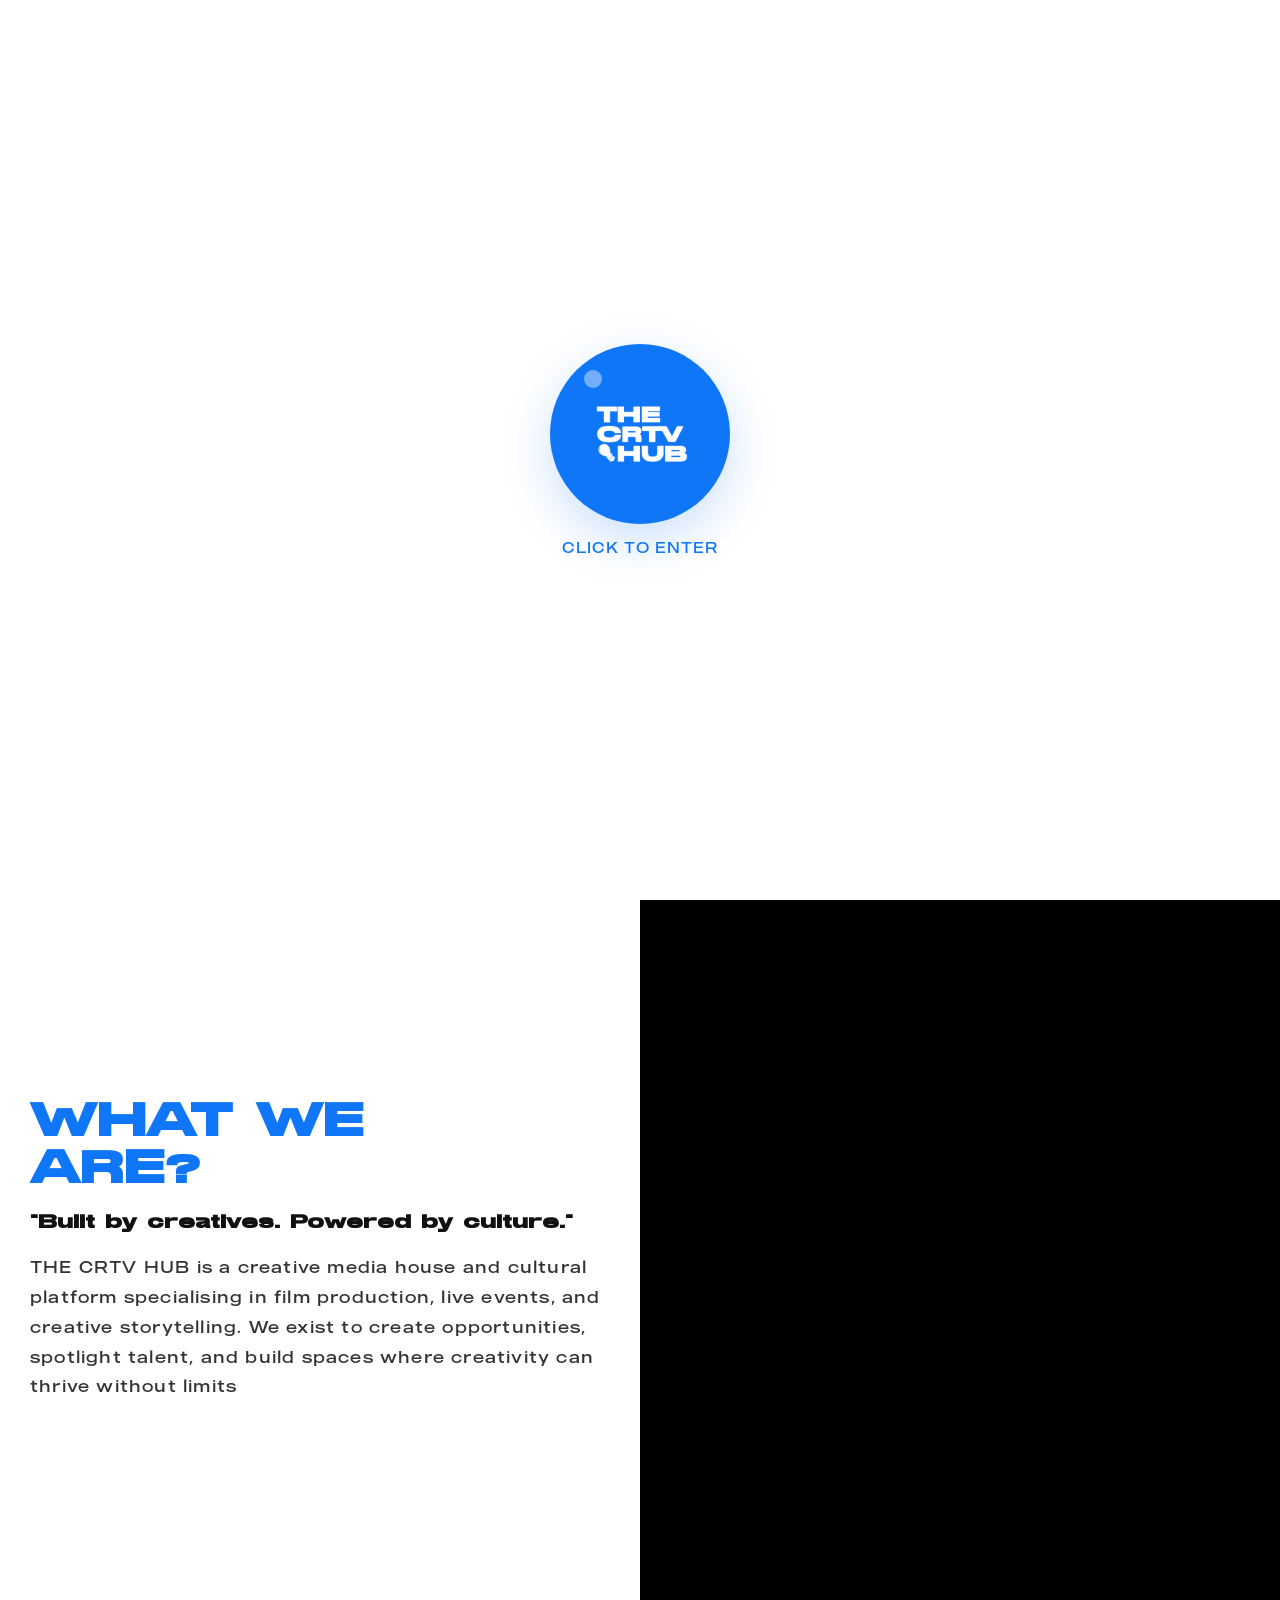
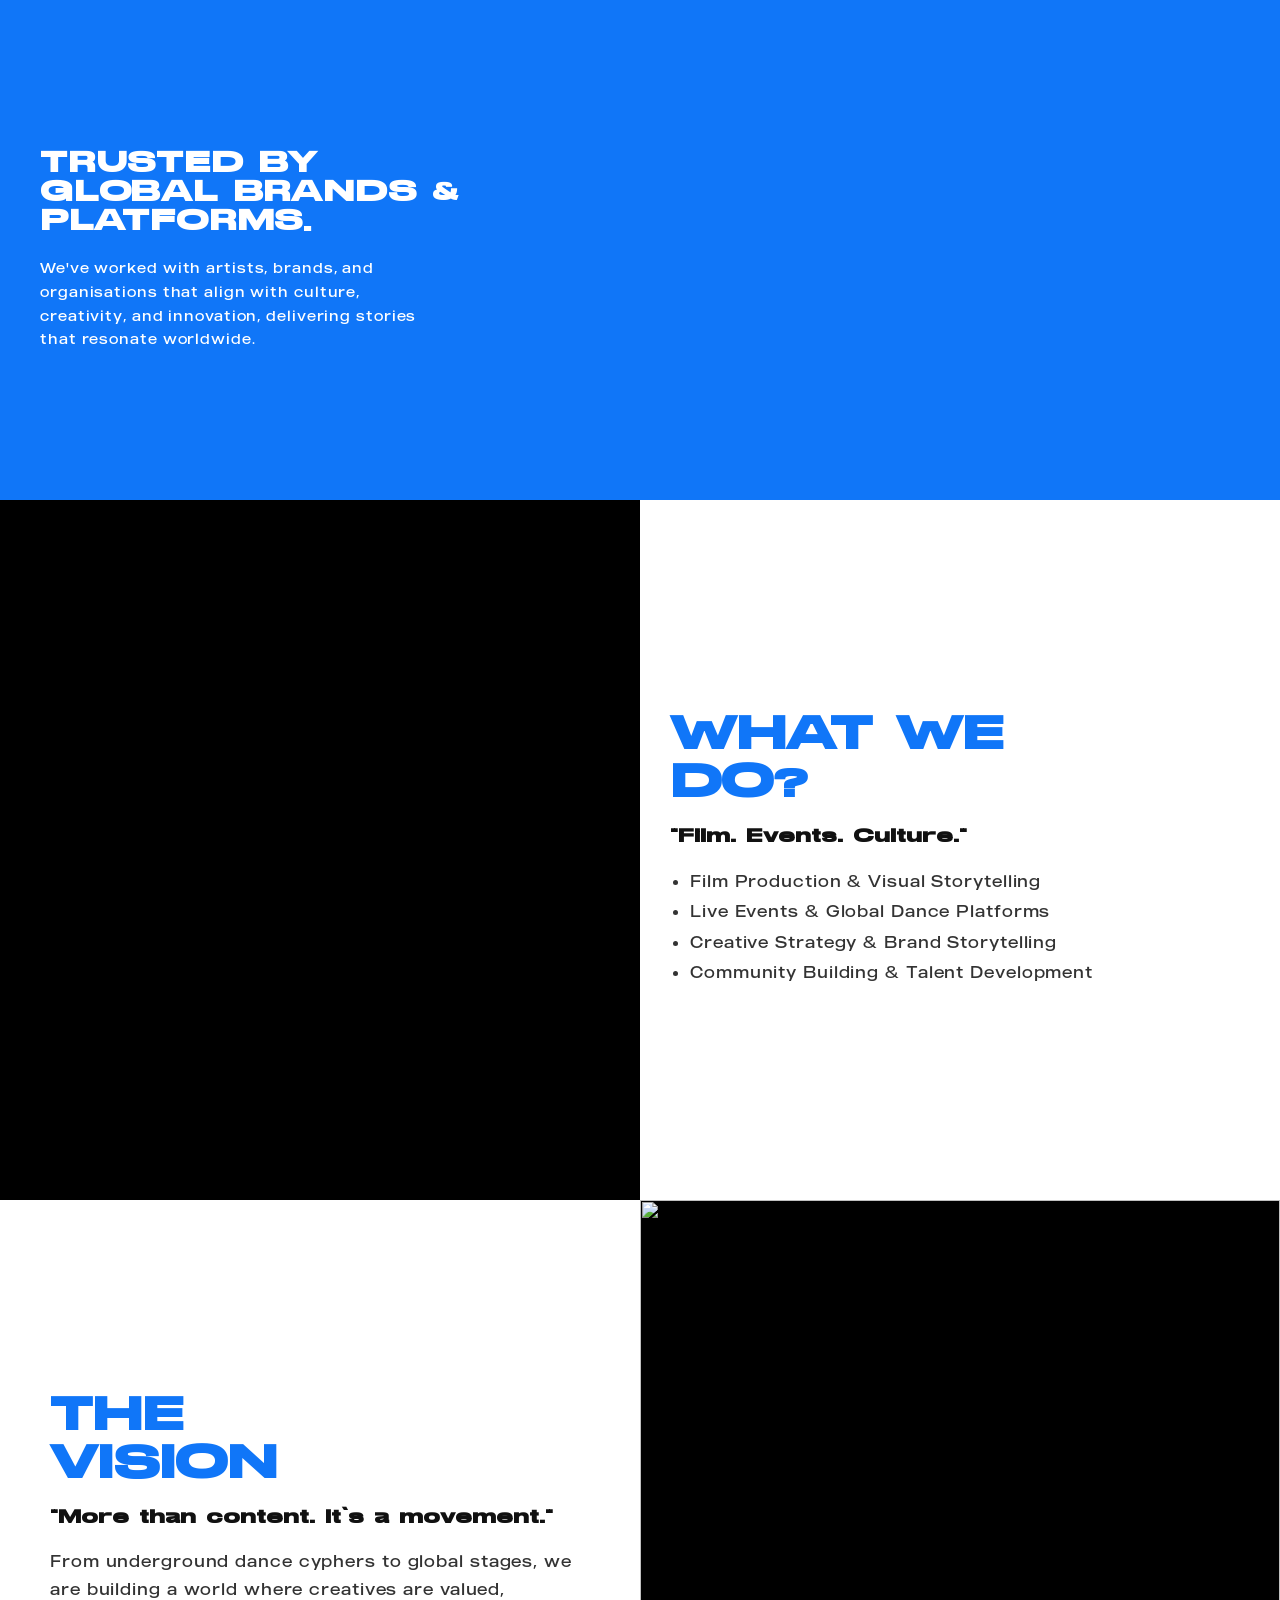
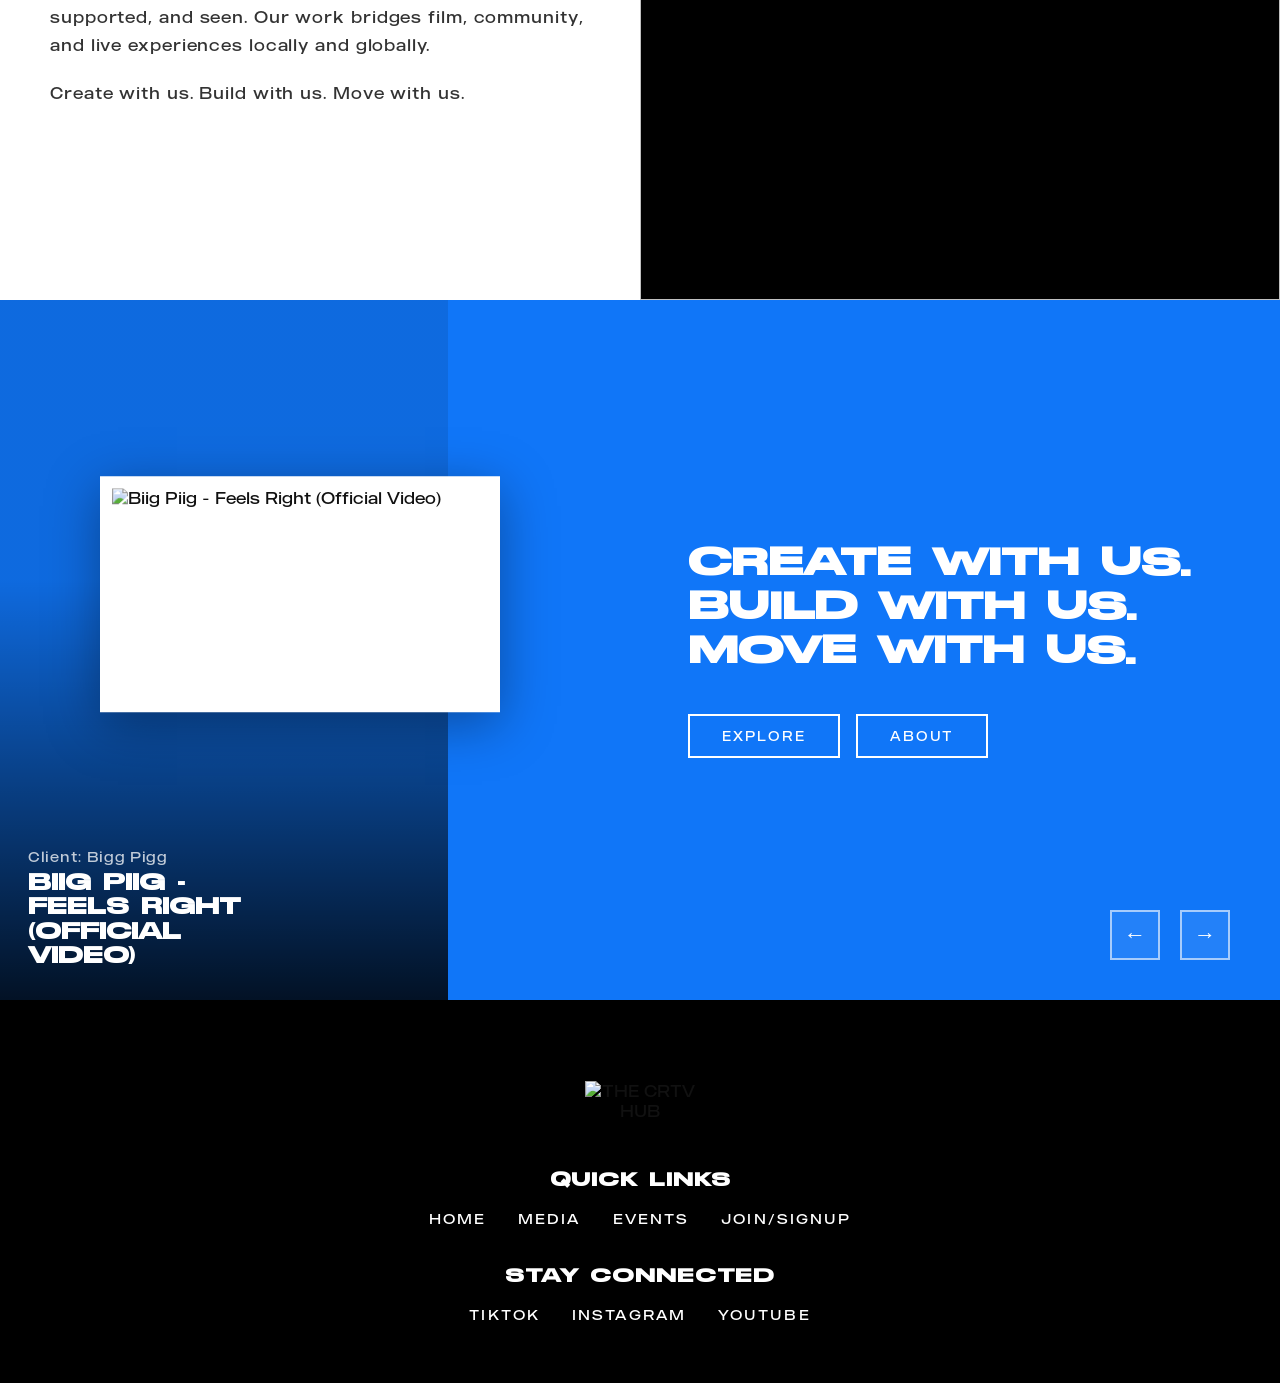
==== index.html @ 836818a5 "Footer logo centred + JOIN btn transparent to match WATCH NOW" ====
<!DOCTYPE html>
<html lang="en">
<head>
<meta charset="UTF-8"><meta name="viewport" content="width=device-width, initial-scale=1.0">
<title>THE CRTV HUB — Only rebels recreate the world</title>
<link rel="icon" href="assets/favicon.png" type="image/png">
<link rel="stylesheet" href="styles.css">
<style>

/* ── HERO SLIDER ── */
.hero-slider { position: relative; width: 100%; height: 100vh; overflow: hidden; background: #000; }
.slide {
  position: absolute; inset: 0; opacity: 0;
  transition: opacity 1s cubic-bezier(0.4,0,0.2,1);
  z-index: 0;
}
.slide.active { opacity: 1; z-index: 1; }

/* Video background */
.slide-video {
  position: absolute; inset: 0; width: 100%; height: 100%;
  object-fit: cover; z-index: 0;
  pointer-events: none;
}
/* Image fallback (for YouTube slides) */
.slide-img {
  position: absolute; inset: 0; width: 100%; height: 100%;
  object-fit: cover; z-index: 0;
}
.slide-overlay {
  position: absolute; inset: 0; z-index: 2;
  background: rgba(0,0,0,0.42);
  display: flex; flex-direction: column; justify-content: flex-end;
  padding: 0 60px 100px;
}
.slide-sub { font-family: var(--font); font-size: 10px; font-weight: 300; letter-spacing: 0.45em; text-transform: uppercase; color: rgba(255,255,255,0.65); margin-bottom: 14px; }
.slide-title { font-family: var(--font); font-size: clamp(28px,4vw,60px); font-weight: 300; letter-spacing: 0.03em; text-transform: uppercase; color: #fff; line-height: 1.05; max-width: 640px; margin-bottom: 30px; }
.slide-btn { display: inline-flex; align-items: center; gap: 12px; background: var(--blue); color: #fff; font-family: var(--font); font-size: 11px; font-weight: 300; letter-spacing: 0.25em; text-transform: uppercase; padding: 14px 28px; align-self: flex-start; transition: background 0.2s; }
.slide-btn:hover { background: #0560d4; }
.slide-btn svg { width: 13px; height: 13px; fill: #fff; }

/* Slider controls */
.slider-dots { position: absolute; bottom: 38px; right: 60px; z-index: 10; display: flex; gap: 8px; }
.dot { width: 8px; height: 8px; border-radius: 50%; background: rgba(255,255,255,0.35); cursor: pointer; transition: background 0.3s, transform 0.3s; border: none; }
.dot.active { background: #fff; transform: scale(1.3); }
.sl-arr { position: absolute; top: 50%; transform: translateY(-50%); z-index: 10; background: none !important; border: none !important; outline: none !important; box-shadow: none !important; color: #fff; font-size: 32px; font-weight: 300; cursor: pointer; padding: 10px; opacity: 0.85; transition: opacity 0.2s, transform 0.2s; line-height: 1; }
.sl-arr:hover { opacity: 1; transform: translateY(-50%) scale(1.15); }
.sl-arr.prev { left: 20px; } .sl-arr.next { right: 20px; }

/* ── SECTIONS ── */
.wwa { padding: 100px 60px; max-width: 1280px; margin: 0 auto; }
.wwa-grid { display: grid; grid-template-columns: 1fr 1fr; gap: 80px; align-items: center; }
.trusted { background: #0a0a0a; padding: 80px 0 0; }
.trusted-inner { max-width: 1200px; margin: 0 auto; padding: 0 60px 50px; }
.wwd { padding: 100px 60px; max-width: 1280px; margin: 0 auto; }
.wwd-grid { display: grid; grid-template-columns: 1fr 1fr; gap: 80px; align-items: start; }
.wwd-list li { font-family: var(--font); font-size: 15px; font-weight: 300; padding: 15px 0; border-bottom: 1px solid rgba(0,0,0,0.08); color: #555; }
.vision { background: var(--blue); padding: 90px 60px; }
.vision-inner { max-width: 1280px; margin: 0 auto; }
.vision-cta { display: inline-block; margin-top: 32px; font-family: var(--font); font-size: 11px; font-weight: 300; letter-spacing: 0.3em; text-transform: uppercase; color: #fff; border-bottom: 1px solid rgba(255,255,255,0.45); padding-bottom: 3px; }
.explore { padding: 100px 60px; background: #fff; }
.explore-inner { max-width: 1280px; margin: 0 auto; }
.explore-label { font-family: var(--font); font-size: 11px; font-weight: 300; letter-spacing: 0.3em; text-transform: uppercase; color: #aaa; margin-bottom: 40px; }
.projects-grid { display: grid; grid-template-columns: repeat(4,1fr); gap: 3px; }
.project-card { position: relative; aspect-ratio: 9/16; overflow: hidden; }
.project-card img { width: 100%; height: 100%; object-fit: cover; filter: brightness(0.65); transition: transform 0.6s, filter 0.4s; }
.project-card:hover img { transform: scale(1.06); filter: brightness(0.4); }
.project-info { position: absolute; inset: 0; display: flex; flex-direction: column; justify-content: flex-end; padding: 20px; background: linear-gradient(to top, rgba(0,0,0,0.88) 0%, transparent 55%); }
.project-client { font-family: var(--font); font-size: 9px; font-weight: 300; letter-spacing: 0.35em; text-transform: uppercase; color: var(--blue); margin-bottom: 6px; }
.project-title { font-family: var(--font); font-size: clamp(12px,1.3vw,16px); font-weight: 300; letter-spacing: 0.04em; text-transform: uppercase; color: #fff; line-height: 1.2; }
.project-watch { position: absolute; top: 16px; right: 16px; background: rgba(255,255,255,0.12); border: 1px solid rgba(255,255,255,0.28); color: #fff; font-family: var(--font); font-size: 9px; letter-spacing: 0.2em; text-transform: uppercase; padding: 7px 12px; opacity: 0; transform: translateY(-4px); transition: opacity 0.3s, transform 0.3s; }
.project-card:hover .project-watch { opacity: 1; transform: translateY(0); }

@media (max-width: 900px) {
  /* WWA 50/50 stacks on mobile */
  section[style*="min-height:700px"] { flex-direction: column !important; }
  section[style*="min-height:700px"] > div[style*="width:50%"] { width: 100% !important; }
  section[style*="min-height:700px"] > div[style*="width:50%"]:first-child { padding: 50px 24px !important; }
  section[style*="min-height:700px"] > div[style*="width:50%"]:last-child { min-height: 350px !important; }
  .wwa-grid, .wwd-grid { grid-template-columns: 1fr; gap: 40px; }
  .projects-grid { grid-template-columns: repeat(2,1fr); }
  .wwa, .wwd, .explore { padding: 60px 24px; }
  .trusted-inner { padding: 0 24px 40px; }
  .vision { padding: 60px 24px; }
  .slide-overlay { padding: 0 24px 80px; }
  .slider-dots { right: 24px; }
  .sl-arr { display: none; }
}
</style>
</head>
<body>
<!-- MOBILE SCROLL BAR -->
<div id="mobile-scroll-bar">
  <a href="index.html"><img src="https://pub-a9f22cf5804840608cb8ba43afc33a34.r2.dev/logo.png" alt="CRTV Hub"></a>
  <button id="scroll-bar-burger" aria-label="Menu">
    <span></span><span></span><span></span>
  </button>
</div>

<!-- PRELOADER -->
<div id="preloader">
  <div class="preloader-inner">
    <div id="preloader-circle" role="button" tabindex="0" aria-label="Enter">
      <img id="preloader-logo" src="assets/logo.png" alt="CRTV Hub">
    </div>
    <p id="preloader-instruction">Click to enter</p>
  </div>
</div>

<!-- NAV: logo LEFT, pill RIGHT -->
<div id="nav-outer">
  <div id="nav-logo">
    <a href="index.html"><img src="https://pub-a9f22cf5804840608cb8ba43afc33a34.r2.dev/logo.png" alt="THE CRTV HUB" style="width:90px;height:90px;object-fit:contain;"></a>
  </div>
  <div id="nav-pill">
    <a href="index.html" class="nav-link active">HOME</a>
    <a href="about.html" class="nav-link">ABOUT</a>
    <a href="events.html" class="nav-link">EVENTS</a>
    <a href="media.html" class="nav-link">MEDIA</a>
    <a href="join.html" class="nav-link">JOIN/SIGN UP</a>
  </div>
</div>
<button id="nav-burger" aria-label="Menu"><span></span><span></span><span></span></button>
<div id="mobile-nav">
  <button id="mob-close">✕</button>
  <a href="index.html">HOME</a><a href="about.html">ABOUT</a>
  <a href="events.html">EVENTS</a><a href="media.html">MEDIA</a>
  <a href="join.html">JOIN / SIGN UP</a>
</div>

<!-- HERO SLIDER — 8 slides, full-screen, exact axocreate layout -->
<section id="hero-slider">
<style>
/* Nav override: logo left, pill right */
#nav-outer {
  justify-content: space-between !important;
  padding: 20px 30px !important;
  align-items: center;
}
#nav-logo { display: flex; align-items: center; pointer-events: all; }
#nav-pill {
  /* Keep pill styling from styles.css */
  flex-shrink: 0;
}

/* Hero slider */
#hero-slider {
  position: relative; width: 100%; height: 100vh; overflow: hidden; background: #000;
}
.hs-slide {
  position: absolute; inset: 0; opacity: 0;
  transition: opacity 0.9s cubic-bezier(0.4,0,0.2,1);
  z-index: 0;
}
.hs-slide.hs-active { opacity: 1; z-index: 1; }
.hs-video {
  position: absolute; inset: 0; width: 100%; height: 100%;
  object-fit: cover; pointer-events: none;
}
.hs-img {
  position: absolute; inset: 0;
  background-size: cover; background-position: center;
}
.hs-overlay {
  position: absolute; inset: 0;
  background: linear-gradient(180deg, rgba(0,17,56,0) 22%, #000 100%);
}
.hs-content {
  position: absolute; bottom: 160px; left: 0; right: 0;
  display: flex; flex-direction: column; align-items: center;
  text-align: center; z-index: 2; padding: 0 40px;
}
.hs-title {
  font-family: 'StrechPro', sans-serif;
  font-size: clamp(22px, 3.2vw, 45px);
  font-weight: 600; text-transform: uppercase; color: #fff;
  line-height: 1.1; max-width: 70%; margin: 0 0 30px 0;
  text-shadow: 0 2px 20px rgba(0,0,0,0.5);
}
.hs-btns { display: flex; gap: 16px; flex-wrap: wrap; justify-content: center; }
.hs-btn {
  font-family: 'MadeOuter', sans-serif; font-size: 15px; font-weight: 500;
  color: #fff; border: 2px solid #fff; padding: 13px 28px;
  background: transparent; text-decoration: none; letter-spacing: 0.05em;
  text-transform: uppercase; transition: background 0.2s, color 0.2s;
  white-space: nowrap;
}
.hs-btn:hover { background: #1076F8; border-color: #1076F8; }
/* Side arrows */
.hs-arr {
  position: absolute; top: 50%; transform: translateY(-50%);
  z-index: 10; background: none; border: none; color: #fff;
  font-size: 42px; font-weight: 300; cursor: pointer;
  line-height: 1; padding: 10px 16px;
  opacity: 0.75; transition: opacity 0.2s;
  text-shadow: 0 2px 12px rgba(0,0,0,0.35);
}
.hs-arr:hover { opacity: 1; }
.hs-arr.prev { left: 10px; } .hs-arr.next { right: 10px; }

@media (max-width: 900px) {
  .hs-title { max-width: 90%; font-size: clamp(22px, 6vw, 44px); }
  .hs-content { bottom: 40px; padding: 0 20px; }
  .hs-btn { font-size: 12px; padding: 10px 18px; }
}
/* Homepage mobile: logo top-left, burger top-right, logo hides on scroll */
@media (max-width: 900px) {
  #nav-outer {
    display: flex !important;
    justify-content: space-between;
    align-items: center;
    padding: 14px 20px;
    background: transparent !important;
    position: fixed;
    top: 0; left: 0; right: 0;
    z-index: 10000;
    pointer-events: none;
    animation: none !important;
    transform: none !important;
    border-radius: 0 !important;
    box-shadow: none !important;
    width: auto !important;
  }
  #nav-outer > * { pointer-events: all; }
  #nav-outer.scrolled { background: transparent !important; border-radius: 0 !important; box-shadow: none !important; padding: 14px 20px !important; }
  #nav-outer.scrolled #nav-pill { display: none !important; }
  #nav-outer.scrolled #nav-logo { opacity: 0; pointer-events: none; }
  #nav-pill { display: none !important; }
  #nav-logo { display: flex !important; opacity: 1; transition: opacity 0.3s; }
  #nav-logo img { width: 60px; height: 60px; }
  #nav-burger { display: flex !important; position: fixed; top: 14px; right: 14px; z-index: 10001; flex-direction: column; gap: 5px; align-items: center; justify-content: center; width: 70px; height: 70px; border-radius: 50%; background: rgba(30,40,60,0.55); backdrop-filter: blur(16px); -webkit-backdrop-filter: blur(16px); border: 1px solid rgba(255,255,255,0.18); box-shadow: 0 4px 20px rgba(0,0,0,0.35); cursor: pointer; padding: 0; }
}
</style>

  <div class="hs-slide hs-active" data-index="0">
    <video class="hs-video" id="nike-vid" autoplay preload="auto" muted loop playsinline poster="https://pub-a9f22cf5804840608cb8ba43afc33a34.r2.dev/photo-01.jpg">
      <source src="https://pub-a9f22cf5804840608cb8ba43afc33a34.r2.dev/slide1-nike.mp4" type="video/mp4">
    </video>
    <div class="hs-overlay"></div>
    <div class="hs-content">
      <h2 class="hs-title">Lose Count - Stronger Than One</h2>
      <div class="hs-btns">
        <a href="join.html" class="hs-btn">JOIN "CREATING OUR MOTION"</a>
        <a href="https://www.youtube.com/watch?v=d18iNOeTkmk" target="_blank" class="hs-btn">WATCH NOW</a>
      </div>
    </div>
  </div>
  <div class="hs-slide" data-index="1">
    <video class="hs-video" muted loop playsinline preload="none" poster="https://pub-a9f22cf5804840608cb8ba43afc33a34.r2.dev/poster-slide2.png">
      <source src="https://pub-a9f22cf5804840608cb8ba43afc33a34.r2.dev/slide2-louis.mp4" type="video/mp4">
    </video>
    <div class="hs-overlay"></div>
    <div class="hs-content">
      <h2 class="hs-title">Get To Know Me - Louis Lasa Tarbuck</h2>
      <div class="hs-btns">
        <a href="join.html" class="hs-btn">JOIN "CREATING OUR MOTION"</a>
        <a href="https://www.youtube.com/watch?v=KV8XAK4Fn6A" target="_blank" class="hs-btn">WATCH NOW</a>
      </div>
    </div>
  </div>
  <div class="hs-slide" data-index="2">
    <video class="hs-video" preload="none" muted loop playsinline poster="https://pub-a9f22cf5804840608cb8ba43afc33a34.r2.dev/photo-26.jpg">
      <source src="https://pub-a9f22cf5804840608cb8ba43afc33a34.r2.dev/slide3-jbee.mp4" type="video/mp4">
    </video>
    <div class="hs-overlay"></div>
    <div class="hs-content">
      <h2 class="hs-title">JBEE - 24'S</h2>
      <div class="hs-btns">
        <a href="join.html" class="hs-btn">JOIN "CREATING OUR MOTION"</a>
        <a href="https://www.youtube.com/watch?v=5P87JlJQ8-M" target="_blank" class="hs-btn">WATCH NOW</a>
      </div>
    </div>
  </div>
  <div class="hs-slide" data-index="3">
    <video class="hs-video" muted loop playsinline preload="none" poster="https://pub-a9f22cf5804840608cb8ba43afc33a34.r2.dev/poster-slide4.png">
      <source src="https://pub-a9f22cf5804840608cb8ba43afc33a34.r2.dev/slide4-noku.mp4" type="video/mp4">
    </video>
    <div class="hs-overlay"></div>
    <div class="hs-content">
      <h2 class="hs-title">Get To Know Me - Nokuthulah H</h2>
      <div class="hs-btns">
        <a href="join.html" class="hs-btn">JOIN "CREATING OUR MOTION"</a>
        <a href="https://www.youtube.com/watch?v=xyVyj0M_llY" target="_blank" class="hs-btn">WATCH NOW</a>
      </div>
    </div>
  </div>
  <div class="hs-slide" data-index="4">
    <video class="hs-video" id="upsycle-vid" preload="none" muted loop playsinline poster="https://pub-a9f22cf5804840608cb8ba43afc33a34.r2.dev/poster-slide5.jpg">
      <source src="https://pub-a9f22cf5804840608cb8ba43afc33a34.r2.dev/slide5-upsycle.mp4" type="video/mp4">
    </video>
    <div class="hs-overlay"></div>
    <div class="hs-content">
      <h2 class="hs-title">UPSYCLE HYPEWEAR VOL 1 SHORT FILM</h2>
      <div class="hs-btns">
        <a href="join.html" class="hs-btn">JOIN "CREATING OUR MOTION"</a>
        <a href="https://www.youtube.com/watch?v=HST5VJs8qC4" target="_blank" class="hs-btn">WATCH NOW</a>
      </div>
    </div>
  </div>
  <div class="hs-slide" data-index="5">
    <video class="hs-video" muted loop playsinline preload="none" poster="https://pub-a9f22cf5804840608cb8ba43afc33a34.r2.dev/poster-slide6.png">
      <source src="https://pub-a9f22cf5804840608cb8ba43afc33a34.r2.dev/slide6-james.mp4" type="video/mp4">
    </video>
    <div class="hs-overlay"></div>
    <div class="hs-content">
      <h2 class="hs-title">Get To Know Me - James Olusegun</h2>
      <div class="hs-btns">
        <a href="join.html" class="hs-btn">JOIN "CREATING OUR MOTION"</a>
        <a href="https://www.youtube.com/watch?v=sPs63uGzWuI" target="_blank" class="hs-btn">WATCH NOW</a>
      </div>
    </div>
  </div>
  <div class="hs-slide" data-index="6">
    <video class="hs-video" preload="none" muted loop playsinline poster="https://pub-a9f22cf5804840608cb8ba43afc33a34.r2.dev/photo-25.jpg">
      <source src="https://pub-a9f22cf5804840608cb8ba43afc33a34.r2.dev/slide7-biigpiig.mp4" type="video/mp4">
    </video>
    <div class="hs-overlay"></div>
    <div class="hs-content">
      <h2 class="hs-title">Biig Piig - Feels Right (Official Video)</h2>
      <div class="hs-btns">
        <a href="join.html" class="hs-btn">JOIN "CREATING OUR MOTION"</a>
        <a href="https://www.youtube.com/watch?v=dqJ8oud7l2Q" target="_blank" class="hs-btn">WATCH NOW</a>
      </div>
    </div>
  </div>
  <div class="hs-slide" data-index="7">
    <video class="hs-video" preload="none" muted loop playsinline poster="https://pub-a9f22cf5804840608cb8ba43afc33a34.r2.dev/photo-12.jpg">
      <source src="https://pub-a9f22cf5804840608cb8ba43afc33a34.r2.dev/slide8-newgen.mp4" type="video/mp4">
    </video>
    <div class="hs-overlay"></div>
    <div class="hs-content">
      <h2 class="hs-title">NEW GEN ENTERTAINMENT - Dance Your Style Cypher</h2>
      <div class="hs-btns">
        <a href="join.html" class="hs-btn">JOIN "CREATING OUR MOTION"</a>
        <a href="https://www.youtube.com/watch?v=zy-ooB1l5QE&t=1s" target="_blank" class="hs-btn">WATCH NOW</a>
      </div>
    </div>
  </div>
  <button class="hs-arr prev" id="hs-prev">&#8249;</button>
  <button class="hs-arr next" id="hs-next">&#8250;</button>
</section>



<!-- WHAT WE ARE — 50/50 split, text left, video right, no animations -->
<section style="min-height:700px;display:flex;flex-direction:row;overflow:hidden;">

  <!-- LEFT: text, white background, 50% width -->
  <div style="width:50%;background:#fff;padding:80px 30px;display:flex;flex-direction:column;justify-content:center;gap:20px;">
    <h2 style="font-family:'StrechPro',sans-serif;font-size:45px;font-weight:600;text-transform:uppercase;color:#1076F8;line-height:1.05;max-width:383px;margin:0;">What we are?</h2>
    <p style="font-family:'StrechPro',sans-serif;font-size:18px;font-weight:600;color:#111;margin:0;">"Built by creatives. Powered by culture."</p>
    <p style="font-family:'MadeOuter',sans-serif;font-size:17px;font-weight:300;color:#333;line-height:1.75;letter-spacing:1.2px;max-width:574px;margin:0;">THE CRTV HUB is a creative media house and cultural platform specialising in film production, live events, and creative storytelling. We exist to create opportunities, spotlight talent, and build spaces where creativity can thrive without limits</p>
  </div>

  <!-- RIGHT: video background, 50% width -->
  <div style="width:50%;position:relative;min-height:500px;overflow:hidden;background:#000;">
    <video class="lazy-vid" muted loop playsinline preload="none" style="position:absolute;inset:0;width:100%;height:100%;object-fit:cover;object-position:center 28%;">
      <source src="https://pub-a9f22cf5804840608cb8ba43afc33a34.r2.dev/wwa-section.mp4" type="video/mp4">
    </video>
  </div>

</section>



<!-- TRUSTED BY — exact axocreate layout: blue bg, 50/50, left=text, right=2 scrolling logo rows -->
<section style="background:#1076F8;min-height:500px;display:flex;flex-direction:row;overflow:hidden;">

  <!-- LEFT 50%: heading + body -->
  <div style="width:50%;min-height:300px;display:flex;flex-direction:column;justify-content:center;padding:60px 40px;gap:20px;">
    <h2 style="font-family:'StrechPro',sans-serif;font-size:28px;font-weight:600;text-transform:uppercase;letter-spacing:0.8px;line-height:29px;color:#fff;margin:0;">TRUSTED BY<br>GLOBAL BRANDS &amp;<br>PLATFORMS.</h2>
    <p style="font-family:'MadeOuter',sans-serif;font-size:14px;font-weight:400;color:#fff;letter-spacing:0.9px;line-height:1.7;max-width:380px;margin:0;">We've worked with artists, brands, and organisations that align with culture, creativity, and innovation, delivering stories that resonate worldwide.</p>
  </div>

  <!-- RIGHT 50%: two rows of scrolling logos -->
  <div style="width:50%;display:flex;flex-direction:column;justify-content:center;gap:0;overflow:hidden;">

    <!-- Row 1 -->
    <div style="overflow:hidden;padding:16px 0;">
      <div class="trusted-logos-row" style="display:flex;gap:20px;animation:logosScroll 20s linear infinite;align-items:center;width:max-content;">
        <img src="https://pub-a9f22cf5804840608cb8ba43afc33a34.r2.dev/logos/5d48ba_d7fa765a31084d72994472a2aa5c79a9mv2-150x150.avif" alt="" loading="lazy">
      <img src="https://pub-a9f22cf5804840608cb8ba43afc33a34.r2.dev/logos/5d48ba_267fd969c6a74ad680ccca47664a7009mv2-150x150.avif" alt="" loading="lazy">
      <img src="https://pub-a9f22cf5804840608cb8ba43afc33a34.r2.dev/logos/5d48ba_90a5f53ecd9342f2bf92db032222ab24mv2-1-150x150.avif" alt="" loading="lazy">
      <img src="https://pub-a9f22cf5804840608cb8ba43afc33a34.r2.dev/logos/5d48ba_ee0062525aee4ea98658a28e4fc8940bmv2-150x150.avif" alt="" loading="lazy">
      <img src="https://pub-a9f22cf5804840608cb8ba43afc33a34.r2.dev/logos/5d48ba_830ffda1183247fd8623e12c6362572bmv2-150x150.avif" alt="" loading="lazy">
      <img src="https://pub-a9f22cf5804840608cb8ba43afc33a34.r2.dev/logos/5d48ba_a65b881173f5491e87f08708b5fd2ac2mv2-150x150.avif" alt="" loading="lazy">
      <img src="https://pub-a9f22cf5804840608cb8ba43afc33a34.r2.dev/logos/5d48ba_d7fa765a31084d72994472a2aa5c79a9mv2-150x150.avif" alt="" loading="lazy">
      <img src="https://pub-a9f22cf5804840608cb8ba43afc33a34.r2.dev/logos/5d48ba_267fd969c6a74ad680ccca47664a7009mv2-150x150.avif" alt="" loading="lazy">
      <img src="https://pub-a9f22cf5804840608cb8ba43afc33a34.r2.dev/logos/5d48ba_90a5f53ecd9342f2bf92db032222ab24mv2-1-150x150.avif" alt="" loading="lazy">
      <img src="https://pub-a9f22cf5804840608cb8ba43afc33a34.r2.dev/logos/5d48ba_ee0062525aee4ea98658a28e4fc8940bmv2-150x150.avif" alt="" loading="lazy">
      <img src="https://pub-a9f22cf5804840608cb8ba43afc33a34.r2.dev/logos/5d48ba_830ffda1183247fd8623e12c6362572bmv2-150x150.avif" alt="" loading="lazy">
      <img src="https://pub-a9f22cf5804840608cb8ba43afc33a34.r2.dev/logos/5d48ba_a65b881173f5491e87f08708b5fd2ac2mv2-150x150.avif" alt="" loading="lazy">
      </div>
    </div>

    <!-- Row 2 (reverse) -->
    <div style="overflow:hidden;padding:16px 0;">
      <div class="trusted-logos-row" style="display:flex;gap:20px;animation:logosScroll 20s linear infinite reverse;align-items:center;width:max-content;">
        <img src="https://pub-a9f22cf5804840608cb8ba43afc33a34.r2.dev/logos/5d48ba_e9e0ddb52d124ed4a1073b89d73a9e55mv2-150x150.avif" alt="" loading="lazy">
      <img src="https://pub-a9f22cf5804840608cb8ba43afc33a34.r2.dev/logos/5d48ba_325e2a8cf5e94a86b10b063b8ed58a0fmv2-150x150.avif" alt="" loading="lazy">
      <img src="https://pub-a9f22cf5804840608cb8ba43afc33a34.r2.dev/logos/5d48ba_cd80cbed20af471482b75ed8183b7b35mv2-150x150.avif" alt="" loading="lazy">
      <img src="https://pub-a9f22cf5804840608cb8ba43afc33a34.r2.dev/logos/5d48ba_cba7791dff504db3a1dd87e06d92819amv2-150x150.avif" alt="" loading="lazy">
      <img src="https://pub-a9f22cf5804840608cb8ba43afc33a34.r2.dev/logos/5d48ba_0832fec01d924faab3ab34ccbe28dacfmv2-150x150.avif" alt="" loading="lazy">
      <img src="https://pub-a9f22cf5804840608cb8ba43afc33a34.r2.dev/logos/5d48ba_630be51da24e44dbbf817f1d0c0dd43bmv2-150x150.avif" alt="" loading="lazy">
      <img src="https://pub-a9f22cf5804840608cb8ba43afc33a34.r2.dev/logos/5d48ba_e9e0ddb52d124ed4a1073b89d73a9e55mv2-150x150.avif" alt="" loading="lazy">
      <img src="https://pub-a9f22cf5804840608cb8ba43afc33a34.r2.dev/logos/5d48ba_325e2a8cf5e94a86b10b063b8ed58a0fmv2-150x150.avif" alt="" loading="lazy">
      <img src="https://pub-a9f22cf5804840608cb8ba43afc33a34.r2.dev/logos/5d48ba_cd80cbed20af471482b75ed8183b7b35mv2-150x150.avif" alt="" loading="lazy">
      <img src="https://pub-a9f22cf5804840608cb8ba43afc33a34.r2.dev/logos/5d48ba_cba7791dff504db3a1dd87e06d92819amv2-150x150.avif" alt="" loading="lazy">
      <img src="https://pub-a9f22cf5804840608cb8ba43afc33a34.r2.dev/logos/5d48ba_0832fec01d924faab3ab34ccbe28dacfmv2-150x150.avif" alt="" loading="lazy">
      <img src="https://pub-a9f22cf5804840608cb8ba43afc33a34.r2.dev/logos/5d48ba_630be51da24e44dbbf817f1d0c0dd43bmv2-150x150.avif" alt="" loading="lazy">
      </div>
    </div>

  </div>
</section>

<style>
.trusted-logos-row img {
  height: 80px;
  width: auto;
  object-fit: contain;
  flex-shrink: 0;
  display: block;
}
@keyframes logosScroll {
  0%   { transform: translateX(0); }
  100% { transform: translateX(-50%); }
}
@media (max-width: 900px) {
  section[style*="background:#1076F8"] { flex-direction: column !important; }
  section[style*="background:#1076F8"] > div[style*="width:50%"] { width: 100% !important; }
}
</style>



<!-- WHAT WE DO — video LEFT, text RIGHT, exact axocreate mirror of WWA -->
<section style="min-height:700px;display:flex;flex-direction:row;overflow:hidden;">

  <!-- LEFT 50%: video background -->
  <div style="width:50%;min-height:500px;position:relative;overflow:hidden;background:#000;order:-1;">
    <video class="lazy-vid" muted loop playsinline preload="none" poster="https://pub-a9f22cf5804840608cb8ba43afc33a34.r2.dev/poster-wwd.jpg"
      style="position:absolute;inset:0;width:100%;height:100%;object-fit:cover;object-position:center 25%;">
      <source src="https://pub-a9f22cf5804840608cb8ba43afc33a34.r2.dev/wwd-section.mp4" type="video/mp4">
    </video>
  </div>

  <!-- RIGHT 50%: text -->
  <div style="width:50%;background:#fff;padding:80px 30px;display:flex;flex-direction:column;justify-content:center;gap:20px;">
    <h2 style="font-family:'StrechPro',sans-serif;font-size:45px;font-weight:600;text-transform:uppercase;color:#1076F8;line-height:1.05;max-width:383px;margin:0;">WHAT WE DO?</h2>
    <p style="font-family:'StrechPro',sans-serif;font-size:18px;font-weight:600;color:#111;margin:0;">"Film. Events. Culture."</p>
    <ul style="font-family:'MadeOuter',sans-serif;font-size:16px;font-weight:400;letter-spacing:0.9px;color:#333;line-height:1.9;list-style:disc;padding-left:20px;margin:0;">
      <li>Film Production &amp; Visual Storytelling</li>
      <li>Live Events &amp; Global Dance Platforms</li>
      <li>Creative Strategy &amp; Brand Storytelling</li>
      <li>Community Building &amp; Talent Development</li>
    </ul>
  </div>

</section>



<!-- THE VISION — text LEFT (white bg), image RIGHT (dark), same 50/50 as others -->
<style>
.vision-section { min-height:700px; display:flex; flex-direction:row; overflow:hidden; }
.vision-text { width:50%; background:#fff; padding:50px; display:flex; flex-direction:column; justify-content:center; gap:20px; }
.vision-img { width:50%; min-height:500px; position:relative; overflow:hidden; background:#000; }
.vision-img img { position:absolute; inset:0; width:100%; height:100%; object-fit:cover; object-position:center right; }
@media (max-width:900px) {
  .vision-section { flex-direction:column; min-height:auto; }
  .vision-text { width:100%; padding:40px 24px; order:2; }
  .vision-img { width:100%; min-height:320px; order:1; }
}
</style>
<section class="vision-section">
  <div class="vision-text">
    <h2 style="font-family:'StrechPro',sans-serif;font-size:45px;font-weight:600;text-transform:uppercase;color:#1076F8;line-height:1.05;max-width:383px;margin:0;">THE<br>VISION</h2>
    <p style="font-family:'StrechPro',sans-serif;font-size:18px;font-weight:600;color:#111;margin:0;">"More than content. It's a movement."</p>
    <p style="font-family:'MadeOuter',sans-serif;font-size:16px;font-weight:400;letter-spacing:0.9px;color:#333;line-height:1.75;max-width:574px;margin:0;">From underground dance cyphers to global stages, we are building a world where creatives are valued, supported, and seen. Our work bridges film, community, and live experiences locally and globally.</p>
    <p style="font-family:'MadeOuter',sans-serif;font-size:16px;font-weight:400;letter-spacing:0.9px;color:#333;line-height:1.75;max-width:574px;margin:0;">Create with us. Build with us. Move with us.</p>
  </div>
  <div class="vision-img">
    <img src="https://pub-a9f22cf5804840608cb8ba43afc33a34.r2.dev/vision-img.jpg" alt="">
  </div>
</section>



<!-- EXPLORE SLIDER — exact axocreate layout -->
<section class="explore-section">
<style>
.explore-section {
  position: relative; height: 700px; overflow: hidden; background: #1076F8;
  display: flex;
}
/* Left 35%: slides */
.explore-slides-wrap {
  position: relative; width: 35%; height: 100%; flex-shrink: 0;
}
.explore-slide {
  position: absolute; inset: 0; opacity: 0; transition: opacity 0.7s ease;
  pointer-events: none;
}
.explore-slide.explore-active {
  opacity: 1; pointer-events: all; z-index: 1;
}
.explore-left {
  position: absolute; inset: 0; overflow: hidden;
}
.explore-vid {
  position: absolute; inset: 0; width: 100%; height: 100%;
  object-fit: cover;
}
.explore-overlay {
  position: absolute; inset: 0;
  background: linear-gradient(to top, rgba(0,0,0,0.85) 0%, rgba(0,0,0,0.1) 60%);
}
.explore-client-info {
  position: absolute; bottom: 32px; left: 28px; z-index: 2;
}
.explore-client {
  font-family: 'MadeOuter', sans-serif; font-size: 14px; font-weight: 400;
  color: rgba(255,255,255,0.75); letter-spacing: 0.05em; display: block; margin-bottom: 6px;
}
.explore-title {
  font-family: 'StrechPro', sans-serif; font-size: 22px; font-weight: 600;
  text-transform: uppercase; color: #fff; line-height: 1.1; margin: 0; max-width: 260px;
}
/* Floating thumbnail card */
.explore-thumb-card {
  position: absolute; left: 67%; top: 42%; transform: translate(-50%, -50%);
  z-index: 10; background: #fff; padding: 12px;
  box-shadow: 0 12px 50px rgba(0,0,0,0.35); pointer-events: none;
  width: 400px; opacity: 0; transition: opacity 0.7s ease;
}
.explore-slide.explore-active .explore-thumb-card {
  opacity: 1;
}
.explore-thumb-card img {
  width: 100%; display: block; aspect-ratio: 16/9; object-fit: cover;
}
/* Right 65%: blue content */
.explore-right {
  flex: 1; background: #1076F8; display: flex; flex-direction: column;
  justify-content: center; align-items: flex-start;
  padding: 60px 60px 60px 240px;
  position: relative;
}
.explore-create-text {
  font-family: 'StrechPro', sans-serif; font-size: clamp(28px, 3vw, 42px);
  font-weight: 600; text-transform: uppercase; color: #fff;
  line-height: 1.15; margin-bottom: 40px;
}
.explore-btns {
  display: flex; gap: 16px;
}
.explore-btn {
  font-family: 'MadeOuter', sans-serif; font-size: 13px; font-weight: 500;
  letter-spacing: 0.15em; text-transform: uppercase;
  color: #fff; border: 2px solid #fff; padding: 12px 32px;
  background: transparent; cursor: pointer; transition: background 0.2s, color 0.2s;
  text-decoration: none;
}
.explore-btn:hover { background: #fff; color: #1076F8; }
/* Navigation arrows */
.explore-arrows {
  position: absolute; bottom: 40px; right: 50px;
  display: flex; gap: 20px; z-index: 20;
}
.explore-arrow {
  width: 50px; height: 50px; background: rgba(255,255,255,0.08);
  border: 2px solid rgba(255,255,255,0.6); color: #fff;
  font-size: 22px; cursor: pointer; display: flex; align-items: center; justify-content: center;
  transition: border-color 0.2s, background 0.2s;
}
.explore-arrow:hover { border-color: #fff; background: rgba(255,255,255,0.18); }
@media (max-width: 900px) {
  .explore-section { height: auto; flex-direction: column; }
  .explore-slides-wrap { width: 100%; height: 350px; position: relative; }
  .explore-right { padding: 36px 24px 48px; }
  .explore-thumb-card { display: none; }
  .explore-create-text { font-size: 22px; line-height: 1.2; margin-bottom: 28px; }
  .explore-btns { display: flex; flex-direction: row; gap: 12px; flex-wrap: nowrap; }
  .explore-btn { flex: 1; text-align: center; padding: 14px 10px; font-size: 11px; }
  .explore-arrows { margin-top: 20px; }
  .explore-arrow { width: 44px; height: 44px; font-size: 20px; }
}
</style>

  <!-- Left slides container -->
  <div class="explore-slides-wrap" id="explore-slides">
    
  <div class="explore-slide explore-active" data-index="0">
    <!-- Left 35%: video bg -->
    <div class="explore-left">
      <video class="explore-vid" autoplay muted loop playsinline preload="auto" poster="https://img.youtube.com/vi/nsGbD-q9NIk/maxresdefault.jpg">
        <source src="https://pub-a9f22cf5804840608cb8ba43afc33a34.r2.dev/slide7-biigpiig.mp4" type="video/mp4">
      </video>
      <div class="explore-overlay"></div>
      <div class="explore-client-info">
        <span class="explore-client">Client: Bigg Pigg</span>
        <h3 class="explore-title">Biig Piig - Feels Right (Official Video)</h3>
      </div>
    </div>
    <!-- Floating thumbnail card (overlaps left/right boundary) -->
    <div class="explore-thumb-card">
      <img src="https://img.youtube.com/vi/nsGbD-q9NIk/maxresdefault.jpg" alt="Biig Piig - Feels Right (Official Video)">
    </div>
  </div>
  <div class="explore-slide" data-index="1">
    <!-- Left 35%: video bg -->
    <div class="explore-left">
      <video class="explore-vid" autoplay muted loop playsinline preload="none" poster="assets/jbee-thumb.png">
        <source src="https://pub-a9f22cf5804840608cb8ba43afc33a34.r2.dev/slide3-jbee.mp4" type="video/mp4">
      </video>
      <div class="explore-overlay"></div>
      <div class="explore-client-info">
        <span class="explore-client">Client: JBEE</span>
        <h3 class="explore-title">JBEE - 24'S</h3>
      </div>
    </div>
    <!-- Floating thumbnail card (overlaps left/right boundary) -->
    <div class="explore-thumb-card">
      <img src="assets/jbee-thumb.png" alt="JBEE - 24'S">
    </div>
  </div>
  <div class="explore-slide" data-index="2">
    <!-- Left 35%: video bg -->
    <div class="explore-left">
      <video class="explore-vid" autoplay muted loop playsinline preload="none" poster="https://img.youtube.com/vi/d18iNOeTkmk/maxresdefault.jpg">
        <source src="https://pub-a9f22cf5804840608cb8ba43afc33a34.r2.dev/slide1-nike.mp4" type="video/mp4">
      </video>
      <div class="explore-overlay"></div>
      <div class="explore-client-info">
        <span class="explore-client">Client: NIKE</span>
        <h3 class="explore-title">Lose Count - Stronger Than One</h3>
      </div>
    </div>
    <!-- Floating thumbnail card (overlaps left/right boundary) -->
    <div class="explore-thumb-card">
      <img src="https://img.youtube.com/vi/d18iNOeTkmk/maxresdefault.jpg" alt="Lose Count - Stronger Than One">
    </div>
  </div>
  <div class="explore-slide" data-index="3">
    <!-- Left 35%: video bg -->
    <div class="explore-left">
      <video class="explore-vid" autoplay muted loop playsinline preload="none" poster="https://img.youtube.com/vi/HST5VJs8qC4/hqdefault.jpg">
        <source src="https://pub-a9f22cf5804840608cb8ba43afc33a34.r2.dev/slide5-upsycle.mp4" type="video/mp4">
      </video>
      <div class="explore-overlay"></div>
      <div class="explore-client-info">
        <span class="explore-client">Client: Upsycle Hyperwear</span>
        <h3 class="explore-title">UPSYCLE HYPEWEAR VOL 1 SHORT FILM</h3>
      </div>
    </div>
    <!-- Floating thumbnail card (overlaps left/right boundary) -->
    <div class="explore-thumb-card">
      <img src="https://img.youtube.com/vi/HST5VJs8qC4/hqdefault.jpg" alt="UPSYCLE HYPEWEAR VOL 1 SHORT FILM">
    </div>
  </div>
  </div>

  <!-- Right: blue content -->
  <div class="explore-right">
    <p class="explore-create-text">CREATE WITH US.<br>BUILD WITH US.<br>MOVE WITH US.</p>
    <div class="explore-btns">
      <a href="media.html" class="explore-btn">EXPLORE</a>
      <a href="about.html" class="explore-btn">ABOUT</a>
    </div>
    <div class="explore-arrows">
      <button class="explore-arrow" id="exp-prev">&#8592;</button>
      <button class="explore-arrow" id="exp-next">&#8594;</button>
    </div>
  </div>

</section>

<script>
(function(){
  const slides = document.querySelectorAll('.explore-slide');
  const vids = document.querySelectorAll('.explore-vid');
  let cur = 0, total = slides.length;

  function goTo(n) {
    // Pause old
    if (vids[cur]) vids[cur].pause();
    slides[cur].classList.remove('explore-active');

    cur = (n + total) % total;
    slides[cur].classList.add('explore-active');

    // Play new
    const v = vids[cur];
    if (v) { v.currentTime = 0; v.play().catch(()=>{}); }
  }

  document.getElementById('exp-prev').addEventListener('click', () => goTo(cur - 1));
  document.getElementById('exp-next').addEventListener('click', () => goTo(cur + 1));
})();
</script>




<!-- FOOTER -->
<footer style="background:#000;padding:80px 40px 60px;text-align:center;">
  <img src="https://pub-a9f22cf5804840608cb8ba43afc33a34.r2.dev/logo.png" alt="THE CRTV HUB" style="width:110px;height:auto;margin-bottom:50px;display:block;margin-left:auto;margin-right:auto;">
  <div style="margin-bottom:40px;">
    <h5 class="footer-h" style="text-align:center;margin-bottom:20px;">QUICK LINKS</h5>
    <div style="display:flex;justify-content:center;gap:32px;flex-wrap:wrap;">
      <a href="index.html" style="font-family:var(--font);font-size:14px;font-weight:300;letter-spacing:0.15em;text-transform:uppercase;color:#fff;text-decoration:none;">HOME</a>
      <a href="media.html" style="font-family:var(--font);font-size:14px;font-weight:300;letter-spacing:0.15em;text-transform:uppercase;color:#fff;text-decoration:none;">MEDIA</a>
      <a href="events.html" style="font-family:var(--font);font-size:14px;font-weight:300;letter-spacing:0.15em;text-transform:uppercase;color:#fff;text-decoration:none;">EVENTS</a>
      <a href="join.html" style="font-family:var(--font);font-size:14px;font-weight:300;letter-spacing:0.15em;text-transform:uppercase;color:#fff;text-decoration:none;">JOIN/SIGNUP</a>
    </div>
  </div>
  <div>
    <h5 class="footer-h" style="text-align:center;margin-bottom:20px;">STAY CONNECTED</h5>
    <div style="display:flex;justify-content:center;gap:32px;flex-wrap:wrap;">
      <a href="http://tiktok.com/@thecreativehubagency" target="_blank" style="font-family:var(--font);font-size:14px;font-weight:300;letter-spacing:0.15em;text-transform:uppercase;color:#fff;text-decoration:none;">TIKTOK</a>
      <a href="https://www.instagram.com/thecrtvhubuk" target="_blank" style="font-family:var(--font);font-size:14px;font-weight:300;letter-spacing:0.15em;text-transform:uppercase;color:#fff;text-decoration:none;">INSTAGRAM</a>
      <a href="https://www.youtube.com/@thecrtvhub" target="_blank" style="font-family:var(--font);font-size:14px;font-weight:300;letter-spacing:0.15em;text-transform:uppercase;color:#fff;text-decoration:none;">YOUTUBE</a>
    </div>
  </div>
</footer>

<script>

/* NAV */
window.addEventListener('scroll',()=>{ document.getElementById('nav-outer').classList.toggle('scrolled',window.scrollY>60); });
document.getElementById('nav-burger').addEventListener('click',()=>{ document.getElementById('mobile-nav').classList.add('open'); document.body.classList.add('menu-open'); });
document.getElementById('mob-close').addEventListener('click',()=>{ document.getElementById('mobile-nav').classList.remove('open'); document.body.classList.remove('menu-open'); });

/* HERO SLIDER */
(function(){
  const slides = document.querySelectorAll('.hs-slide');
  let cur = 0, total = slides.length, timer;

  function getVid(slide){ return slide.querySelector('.hs-video'); }

  var slideStartTimes = {'nike-vid':19,'louis-vid':0,'upsycle-vid':0,'noku-vid':0,'james-vid':0,'biigpiig-vid':0,'newgen-vid':0};

  function loadAndPlay(slide){
    const v = getVid(slide);
    if(!v) return;
    var t = slideStartTimes[v.id] || 0;
    function seekAndPlay(){ v.currentTime = t; v.play().catch(()=>{}); }
    if(v.readyState >= 1){
      seekAndPlay();
    } else {
      v.preload = 'auto';
      v.load();
      v.addEventListener('loadedmetadata', seekAndPlay, {once:true});
    }
  }

  function goTo(n){
    const oldVid = getVid(slides[cur]);
    if(oldVid) oldVid.pause();
    slides[cur].classList.remove('hs-active');

    cur = (n + total) % total;
    slides[cur].classList.add('hs-active');
    loadAndPlay(slides[cur]);

    // Preload next slide in background
    const next = slides[(cur + 1) % total];
    const nextVid = getVid(next);
    if(nextVid && nextVid.preload === 'none'){
      nextVid.preload = 'metadata';
      nextVid.load();
    }

    clearInterval(timer);
    timer = setInterval(()=>goTo(cur+1), 11000);
  }

  // Play first slide immediately
  loadAndPlay(slides[0]);

  document.getElementById('hs-prev').addEventListener('click',()=>goTo(cur-1));
  document.getElementById('hs-next').addEventListener('click',()=>goTo(cur+1));
  timer = setInterval(()=>goTo(cur+1), 11000);
})();


/* PRELOADER — first visit only */
/* PRELOADER — first visit only per session */
(function(){
  if(sessionStorage.getItem('crtv_entered')){ const p=document.getElementById('preloader'); if(p)p.remove(); return; }
  const preloader=document.getElementById('preloader');
  const circle=document.getElementById('preloader-circle');
  if(!preloader||!circle) return;
  setTimeout(()=>preloader.classList.add('show-logo'),50);
  let done=false;
  function playClick(){
      try{
        const a=new Audio('https://pub-a9f22cf5804840608cb8ba43afc33a34.r2.dev/click-sound.mp3');
        a.volume=0.8; a.play();
      }catch(e){}
    }
  function exit(){
    if(done)return; done=true;
    playClick();
    sessionStorage.setItem('crtv_entered','1');
    circle.style.pointerEvents='none';
    preloader.classList.add('slide-exit');
    setTimeout(()=>{ preloader.classList.add('fade-out'); setTimeout(()=>preloader.remove(),400); },900);
  }
  circle.addEventListener('click',exit);
  circle.addEventListener('touchstart',function(e){e.preventDefault();exit();},{passive:false});
  circle.addEventListener('keydown',e=>{ if(e.key==='Enter'||e.key===' ')exit(); });
})();


/* NAV */
window.addEventListener('scroll',()=>{ document.getElementById('nav-outer').classList.toggle('scrolled',window.scrollY>60); });
document.getElementById('nav-burger').addEventListener('click',()=>{ document.getElementById('mobile-nav').classList.add('open'); document.body.classList.add('menu-open'); });
document.getElementById('mob-close').addEventListener('click',()=>{ document.getElementById('mobile-nav').classList.remove('open'); document.body.classList.remove('menu-open'); });


/* LAZY VIDEO LOADER — plays section videos only when visible */
(function(){
  const lazies = document.querySelectorAll('video.lazy-vid');
  if(!lazies.length) return;
  const obs = new IntersectionObserver((entries)=>{
    entries.forEach(e=>{
      if(e.isIntersecting){
        const v = e.target;
        if(v.readyState === 0){
          // Load and play
          v.preload = 'auto';
          v.load();
        }
        v.play().catch(()=>{});
        obs.unobserve(v);
      }
    });
  }, { threshold: 0.3 });
  lazies.forEach(v => obs.observe(v));
})();
/* LOGO CLICK — re-triggers preloader */
(function(){
  const logo = document.getElementById('nav-logo');
  if(!logo) return;
  logo.addEventListener('click', function(e){
    e.preventDefault();
    const existing = document.getElementById('preloader');
    if(existing) existing.remove();
    const p = document.createElement('div');
    p.id = 'preloader';
    p.innerHTML = '<div class="preloader-inner"><div id="preloader-circle" role="button" tabindex="0" aria-label="Enter"><img id="preloader-logo" src="assets/logo.png" alt="CRTV Hub"></div><p id="preloader-instruction">Click to enter</p></div>';
    document.body.appendChild(p);
    setTimeout(()=>p.classList.add('show-logo'),50);
    let done=false;
    const circle=p.querySelector('#preloader-circle');
    function playClick(){
      try{ const a=new Audio('https://pub-a9f22cf5804840608cb8ba43afc33a34.r2.dev/click-sound.mp3'); a.volume=0.8; a.play(); }catch(e){}
    }
    function exit(){
      if(done)return; done=true; playClick();
      circle.style.pointerEvents='none';
      p.classList.add('slide-exit');
      setTimeout(()=>{ p.classList.add('fade-out'); setTimeout(()=>p.remove(),400); },900);
    }
    circle.addEventListener('click',exit);
  circle.addEventListener('touchstart',function(e){e.preventDefault();exit();},{passive:false});
    circle.addEventListener('keydown',e=>{ if(e.key==='Enter'||e.key===' ')exit(); });
  });
})();





  /* Mobile scroll bar */
  (function(){
    var bar = document.getElementById('mobile-scroll-bar');
    var sbBurger = document.getElementById('scroll-bar-burger');
    if(!bar) return;
    window.addEventListener('scroll', function(){
      if(window.innerWidth <= 900){
        bar.classList.toggle('visible', window.scrollY > 80);
      document.body.classList.toggle('mob-scrolled', window.scrollY > 80);
      }
    });
    if(sbBurger){
      sbBurger.addEventListener('click', function(){
        document.getElementById('mobile-nav').classList.add('open');
      });
    }
  })();


</script>
</body>
</html>
---- styles.css ----
@font-face {
  font-family: 'StrechPro';
  src: url('assets/stretch-pro.ttf') format('truetype');
  font-weight: normal;
  font-style: normal;
  font-display: swap;
}

/* =============================================
   THE CRTV HUB — Shared Stylesheet
   Matching crtv.axocreate.com exactly
   ============================================= */

@font-face {
  font-family: 'MadeOuter';
  src: url('assets/MADE-Outer-Sans-Light-1.ttf') format('truetype');
  font-weight: 300;
  font-style: normal;
  font-display: swap;
}

*, *::before, *::after { box-sizing: border-box; margin: 0; padding: 0; }

:root {
  --blue: #1076F8;
  --navy: #001138;
  --black: #000;
  --white: #fff;
  --font: 'MadeOuter', sans-serif;
  --font-display: 'StrechPro', sans-serif;
  --nav-h: 90px;
}

html { scroll-behavior: smooth; }
body { font-family: var(--font); background: #fff; color: #111; overflow-x: hidden; }
a { color: inherit; text-decoration: none; }
img { max-width: 100%; display: block; }
ul { list-style: none; }

/* ─── PRELOADER ─── */
#preloader {
  position: fixed; inset: 0; width: 100%; height: 100%;
  background: #fff; display: flex; justify-content: center; align-items: center;
  z-index: 99999;
  transform: translateY(0); opacity: 1;
  transition: transform 1s cubic-bezier(0.4,0,0.2,1), opacity 0.4s ease;
}
.preloader-inner { display: flex; flex-direction: column; align-items: center; gap: 14px; text-align: center; padding: 24px; }
#preloader-circle {
  width: 180px; height: 180px; border-radius: 50%; background: var(--blue);
  display: grid; place-items: center; cursor: pointer; user-select: none;
  position: relative; outline: none;
  opacity: 0; transform: translateY(14px) scale(0.98);
  transition: opacity 0.75s cubic-bezier(0.4,0,0.2,1), transform 0.75s cubic-bezier(0.4,0,0.2,1);
  box-shadow: 0 16px 48px rgba(16,118,248,0.22);
}
#preloader.show-logo #preloader-circle { opacity: 1; transform: translateY(0) scale(1); animation: breathe 2.2s ease-in-out infinite; }
@keyframes breathe {
  0%,100% { transform: scale(1); box-shadow: 0 16px 48px rgba(16,118,248,0.22); }
  50% { transform: scale(1.03); box-shadow: 0 22px 62px rgba(16,118,248,0.32); }
}
#preloader-circle::before {
  content: ""; position: absolute; inset: -12px; border-radius: 999px;
  border: 2px solid rgba(16,118,248,0.18); opacity: 0; transform: scale(0.98);
  transition: opacity 0.25s ease, transform 0.25s ease; pointer-events: none;
}
#preloader-circle::after {
  content: ""; position: absolute; top: 26px; left: 34px;
  width: 18px; height: 18px; border-radius: 50%;
  background: rgba(255,255,255,0.55); opacity: 0.75; pointer-events: none;
}
#preloader-circle:hover, #preloader-circle:focus-visible { animation: none; transform: scale(1.04); box-shadow: 0 24px 70px rgba(16,118,248,0.38); }
#preloader-circle:hover::before, #preloader-circle:focus-visible::before { opacity: 1; transform: scale(1); }
#preloader-circle:active { transform: scale(0.99); }
#preloader-logo { width: 95px; height: auto; pointer-events: none; user-select: none; -webkit-user-drag: none; }
#preloader-instruction { font-family: var(--font); font-size: 15px; font-weight: 300; color: var(--blue); letter-spacing: 1px; text-transform: uppercase; margin: 0; }
#preloader.slide-exit { transform: translateY(-100%); }
#preloader.fade-out { opacity: 0; }

/* ─── NAV ─── */
/* Outer fixed wrapper */
#nav-outer {
  position: fixed; top: 0; left: 0; right: 0; z-index: 1000;
  display: flex; align-items: center;
  padding: 14px 20px;
  pointer-events: none;
  gap: 14px;
  transition: padding 0.4s ease;
}

/* Logo — always visible top-left, outside pill by default */
#nav-logo {
  pointer-events: all;
  opacity: 1;
  flex-shrink: 0;
  display: flex; align-items: center;
  transition: all 0.4s ease;
}

/* The pill — links only, floats right by default */
#nav-pill {
  pointer-events: all;
  display: flex; align-items: center; justify-content: center;
  gap: 36px;
  background: rgba(255,255,255,0.15);
  backdrop-filter: blur(16px) saturate(160%);
  -webkit-backdrop-filter: blur(16px) saturate(160%);
  border: 1px solid rgba(255,255,255,0.3);
  border-radius: 45px;
  box-shadow: 0 8px 32px rgba(0,0,0,0.15);
  padding: 0 36px;
  height: 60px;
  margin-left: auto;
  transition: all 0.45s cubic-bezier(0.4,0,0.2,1);
}

/* Scrolled — logo moves into pill on left, links on right, all inside one blue pill */
@keyframes navSlideDown {
  from { transform: translateY(-110%); opacity: 0; }
  to   { transform: translateY(0);     opacity: 1; }
}
#nav-outer.scrolled {
  padding: 10px 20px;
  animation: navSlideDown 0.45s cubic-bezier(0.4,0,0.2,1) forwards;
}
#nav-outer.scrolled #nav-logo {
  order: -1;
  margin-right: 0;
}
#nav-outer.scrolled #nav-pill {
  background: #1076F8;
  border-color: #1076F8;
  box-shadow: 0 4px 24px rgba(16,118,248,0.3);
  border-radius: 45px;
  padding: 0 30px 0 20px;
  height: 68px;
  backdrop-filter: none;
  -webkit-backdrop-filter: none;
  flex: 1;
  justify-content: flex-end;
  gap: 36px;
  margin-left: 0;
}
/* Logo sits inside the pill visually by overlapping */
#nav-outer.scrolled {
  background: #1076F8;
  border-radius: 45px;
  margin: 10px 20px;
  left: 0; right: 0;
  padding: 0 20px 0 20px;
  height: 68px;
  box-shadow: 0 4px 24px rgba(16,118,248,0.3);
}
#nav-outer.scrolled #nav-pill {
  background: transparent;
  border: none;
  box-shadow: none;
  flex: 1;
  justify-content: flex-end;
  gap: 36px;
  height: 68px;
  padding: 0;
  margin-left: 20px;
  border-radius: 0;
}
.nav-link {
  font-family: var(--font); font-size: 16px; font-weight: 400;
  letter-spacing: 0.05em; text-transform: uppercase; color: #fff;
  white-space: nowrap; transition: opacity 0.2s;
  position: relative;
}
.nav-link::after {
  content: ''; position: absolute; bottom: -6px; left: 0; right: 0;
  height: 2px; background: #fff; transform: scaleX(0);
  transition: transform 0.2s; transform-origin: center;
}
.nav-link:hover::after, .nav-link.active::after { transform: scaleX(1); }
.nav-link:hover { opacity: 0.8; }
.nav-link.active { opacity: 1; }
.nav-cta {
  background: var(--blue) !important; padding: 10px 20px !important;
  border-radius: 4px; font-size: 14px !important;
}
.nav-cta::after { display: none; }
.nav-cta:hover { opacity: 0.9 !important; }

/* Mobile burger - hidden on desktop */
#nav-burger {
  display: none; position: fixed; top: 20px; right: 20px; z-index: 10002;
  flex-direction: column; gap: 5px; cursor: pointer;
  background: none; border: none; padding: 8px;
  transition: opacity 0.2s;
}
#nav-burger span { display: block; width: 24px; height: 2.5px; background: #fff; border-radius: 2px; }
body.mob-scrolled #nav-burger { opacity: 0 !important; pointer-events: none !important; }

/* Mobile nav */
#mobile-nav {
  display: none; position: fixed; top: 0; left: 0; right: 0; bottom: 0;
  z-index: 9999; background: #1076F8;
  flex-direction: column; align-items: center; justify-content: center; gap: 0;
}
#mobile-nav.open { display: flex; }
#mobile-nav.open ~ #nav-burger,
body.menu-open #nav-burger { display: none !important; }
#mobile-nav a {
  font-family: var(--font); font-size: 20px; letter-spacing: 0.12em;
  text-transform: uppercase; color: #fff; text-decoration: none;
  width: 100%; text-align: center; padding: 26px 0;
  border-bottom: 1px solid rgba(255,255,255,0.1);
  background: #1076F8;
}
#mobile-nav a.active { background: #001138; }
#mobile-nav a:first-of-type { border-top: 1px solid rgba(255,255,255,0.1); }
#mob-close {
  position: absolute; top: 16px; right: 16px;
  background: rgba(100,100,100,0.7); border: none; color: #fff;
  font-size: 20px; cursor: pointer; width: 48px; height: 48px;
  border-radius: 50%; display: flex; align-items: center; justify-content: center;
  z-index: 10003;
}

/* ─── TICKER ─── */
.ticker-row { overflow: hidden; white-space: nowrap; background: #000; padding: 16px 0; border-top: 1px solid #1a1a1a; border-bottom: 1px solid #1a1a1a; }
.ticker-track { display: inline-block; animation: tickerL 22s linear infinite; }
.ticker-row.reverse .ticker-track { animation: tickerR 22s linear infinite; }
@keyframes tickerL { 0% { transform: translateX(0); } 100% { transform: translateX(-50%); } }
@keyframes tickerR { 0% { transform: translateX(-50%); } 100% { transform: translateX(0); } }
.ticker-item { display: inline-block; font-family: var(--font); font-size: 13px; font-weight: 300; letter-spacing: 0.25em; text-transform: uppercase; color: #fff; padding: 0 28px; }

/* ─── BRAND LOGOS CAROUSEL ─── */
.brands-carousel { overflow: hidden; padding: 40px 0; background: #0a0a0a; }
.brands-track { display: flex; gap: 60px; animation: brandsScroll 28s linear infinite; align-items: center; }
.brands-track.reverse { animation-direction: reverse; }
.brands-track img { height: 40px; width: auto; opacity: 0.6; filter: invert(1) brightness(2); flex-shrink: 0; transition: opacity 0.3s; }
.brands-track img:hover { opacity: 1; }
@keyframes brandsScroll { 0% { transform: translateX(0); } 100% { transform: translateX(-50%); } }

/* ─── SECTION TYPOGRAPHY ─── */
.eyebrow { display: block; font-family: var(--font); font-size: 11px; font-weight: 300; letter-spacing: 0.35em; text-transform: uppercase; color: var(--blue); margin-bottom: 16px; }
.h-xl { font-family: var(--font); font-size: clamp(42px, 6.5vw, 95px); font-weight: 300; letter-spacing: 0.02em; text-transform: uppercase; line-height: 1; }
.h-lg { font-family: var(--font); font-size: clamp(36px, 5vw, 72px); font-weight: 300; letter-spacing: 0.02em; text-transform: uppercase; line-height: 1; }
.h-md { font-family: var(--font); font-size: clamp(28px, 3.5vw, 52px); font-weight: 300; letter-spacing: 0.03em; text-transform: uppercase; line-height: 1.05; }
.italic-quote { font-family: var(--font); font-size: clamp(18px, 2.5vw, 28px); font-weight: 300; font-style: italic; color: #444; }
.body-text { font-family: var(--font); font-size: 15px; font-weight: 300; line-height: 1.85; color: #555; }

/* ─── MASONRY GALLERY ─── */
.masonry { column-count: 4; column-gap: 10px; }
.masonry-item { break-inside: avoid; margin-bottom: 10px; position: relative; overflow: hidden; cursor: pointer; }
.masonry-item img { width: 100%; display: block; filter: brightness(0.88); transition: transform 0.5s cubic-bezier(0.25,0.46,0.45,0.94), filter 0.4s; }
.masonry-item:hover img { transform: scale(1.04); filter: brightness(0.6); }
.masonry-overlay { position: absolute; inset: 0; display: flex; align-items: center; justify-content: center; opacity: 0; transition: opacity 0.3s; }
.masonry-item:hover .masonry-overlay { opacity: 1; }
.masonry-zoom { width: 36px; height: 36px; border-radius: 50%; background: rgba(255,255,255,0.2); border: 1px solid rgba(255,255,255,0.5); display: flex; align-items: center; justify-content: center; font-size: 16px; color: #fff; transform: scale(0.7); transition: transform 0.3s; }
.masonry-item:hover .masonry-zoom { transform: scale(1); }

/* ─── LIGHTBOX ─── */
#lightbox { position: fixed; inset: 0; z-index: 9999; background: rgba(0,0,0,0.96); backdrop-filter: blur(8px); display: none; align-items: center; justify-content: center; padding: 40px; }
#lightbox.open { display: flex; }
.lb-inner { position: relative; max-width: 1100px; width: 100%; animation: lbIn 0.3s ease; }
@keyframes lbIn { from { opacity:0; transform:scale(0.95); } to { opacity:1; transform:scale(1); } }
#lb-img { width: 100%; max-height: 84vh; object-fit: contain; }
#lb-close { position: absolute; top: -44px; right: 0; background: none; border: 1.5px solid rgba(255,255,255,0.3); color: #fff; width: 38px; height: 38px; font-size: 16px; cursor: pointer; display: flex; align-items: center; justify-content: center; transition: border-color 0.2s; }
#lb-close:hover { border-color: #fff; }
#lb-prev, #lb-next { position: absolute; top: 50%; transform: translateY(-50%); background: rgba(255,255,255,0.1); border: 1px solid rgba(255,255,255,0.2); color: #fff; width: 46px; height: 46px; font-size: 18px; cursor: pointer; display: flex; align-items: center; justify-content: center; transition: background 0.2s; }
#lb-prev:hover, #lb-next:hover { background: rgba(255,255,255,0.25); }
#lb-prev { left: -62px; } #lb-next { right: -62px; }
#lb-count { position: absolute; bottom: -30px; left: 50%; transform: translateX(-50%); font-size: 11px; letter-spacing: 0.2em; color: rgba(255,255,255,0.4); font-family: var(--font); }

/* ─── FOOTER ─── */
footer { background: #fff; border-top: 1px solid rgba(0,0,0,0.06); }
.footer-main { display: grid; grid-template-columns: 1fr 1fr 1fr; gap: 48px; max-width: 1200px; margin: 0 auto; padding: 60px 40px 50px; }
.footer-logo img { height: 50px; margin-bottom: 12px; }
.footer-col h5 { font-family: var(--font); font-size: 11px; font-weight: 300; letter-spacing: 0.3em; text-transform: uppercase; color: #333; margin-bottom: 18px; }
.footer-col a { display: block; font-family: var(--font); font-size: 13px; font-weight: 300; letter-spacing: 0.12em; text-transform: uppercase; color: #777; margin-bottom: 12px; transition: color 0.2s; }
.footer-col a:hover { color: var(--blue); }
.footer-bottom { border-top: 1px solid rgba(0,0,0,0.06); max-width: 1200px; margin: 0 auto; padding: 20px 40px; display: flex; justify-content: space-between; align-items: center; }
.footer-bottom span { font-family: var(--font); font-size: 11px; font-weight: 300; letter-spacing: 0.1em; color: #aaa; text-transform: uppercase; }

/* ─── RESPONSIVE ─── */
#mobile-scroll-bar { display: none; }
@media (max-width: 900px) {
  #nav-outer { display: none !important; }
  .explore-section { display: none !important; }
  #nav-logo { display: none !important; }
  #nav-burger {
    display: flex;
    position: fixed;
    top: 16px; right: 16px;
    z-index: 10000;
  }
  /* Scrolled mobile pill — blue bar with logo + burger */
  @keyframes slideDown {
    from { transform: translateY(-100px); opacity: 0; }
    to { transform: translateY(0); opacity: 1; }
  }
  #mobile-scroll-bar {
    display: none;
    position: fixed; top: 10px; left: 12px; right: 12px;
    z-index: 9998;
    background: #1076F8;
    border-radius: 20px;
    padding: 10px 20px;
    align-items: center;
    justify-content: space-between;
    box-shadow: 0 6px 24px rgba(16,118,248,0.45);
  }
  #mobile-scroll-bar.visible {
    display: flex;
    animation: slideDown 0.35s cubic-bezier(0.4,0,0.2,1) forwards;
  }
  #mobile-scroll-bar.visible ~ * #nav-burger,
  body.scrolled #nav-burger { opacity: 0; pointer-events: none; }
  #mobile-scroll-bar img { width: 52px; height: 52px; object-fit: contain; }
  #mobile-scroll-bar button {
    background: none; border: none; cursor: pointer;
    display: flex; flex-direction: column; gap: 5px; padding: 6px;
  }
  #mobile-scroll-bar button span { display: block; width: 22px; height: 2px; background: #fff; }
  .masonry { column-count: 2; }
  .footer-main { grid-template-columns: 1fr; gap: 32px; padding: 40px 24px; }
  .footer-bottom { padding: 16px 24px; flex-direction: column; gap: 8px; text-align: center; }
  #lb-prev, #lb-next { display: none; }
  #lightbox { padding: 16px; }
}
@media (max-width: 480px) {
  .masonry { column-count: 1; }
}

/* ─── SHARED PRELOADER SCRIPT UTILITY ─── */
/* sessionStorage key: crtv_preloader_seen */



/* ── FOOTER MOBILE ── */
.footer-grid {
  display: grid;
  grid-template-columns: 1fr auto 1fr;
  align-items: start;
  max-width: 1400px;
  margin: 0 auto;
  gap: 20px;
}
.footer-col-right { text-align: right; }
.footer-h {
  font-family: 'StrechPro', sans-serif;
  font-size: 18px; font-weight: 600;
  text-transform: uppercase; color: #fff;
  margin: 0 0 16px 0; letter-spacing: 0.05em;
}
.footer-links { display: flex; flex-direction: column; gap: 12px; }
.footer-links a {
  font-family: 'MadeOuter', sans-serif;
  font-size: 13px; color: #fff;
  text-decoration: none; letter-spacing: 0.1em;
  text-transform: uppercase;
}
.footer-links a:hover { color: #1076F8; }
.footer-logo-wrap { display: flex; justify-content: center; align-items: center; }

@media (max-width: 700px) {
  .footer-grid {
    grid-template-columns: 1fr 1fr;
    grid-template-rows: auto auto;
    gap: 32px 16px;
  }
  .footer-logo-wrap {
    grid-column: 1 / -1;
    order: -1;
    justify-content: center;
    padding-bottom: 16px;
    border-bottom: 1px solid rgba(255,255,255,0.1);
  }
  .footer-col-right { text-align: left; }
  .footer-h { font-size: 14px; }
  .footer-links a { font-size: 12px; }
}
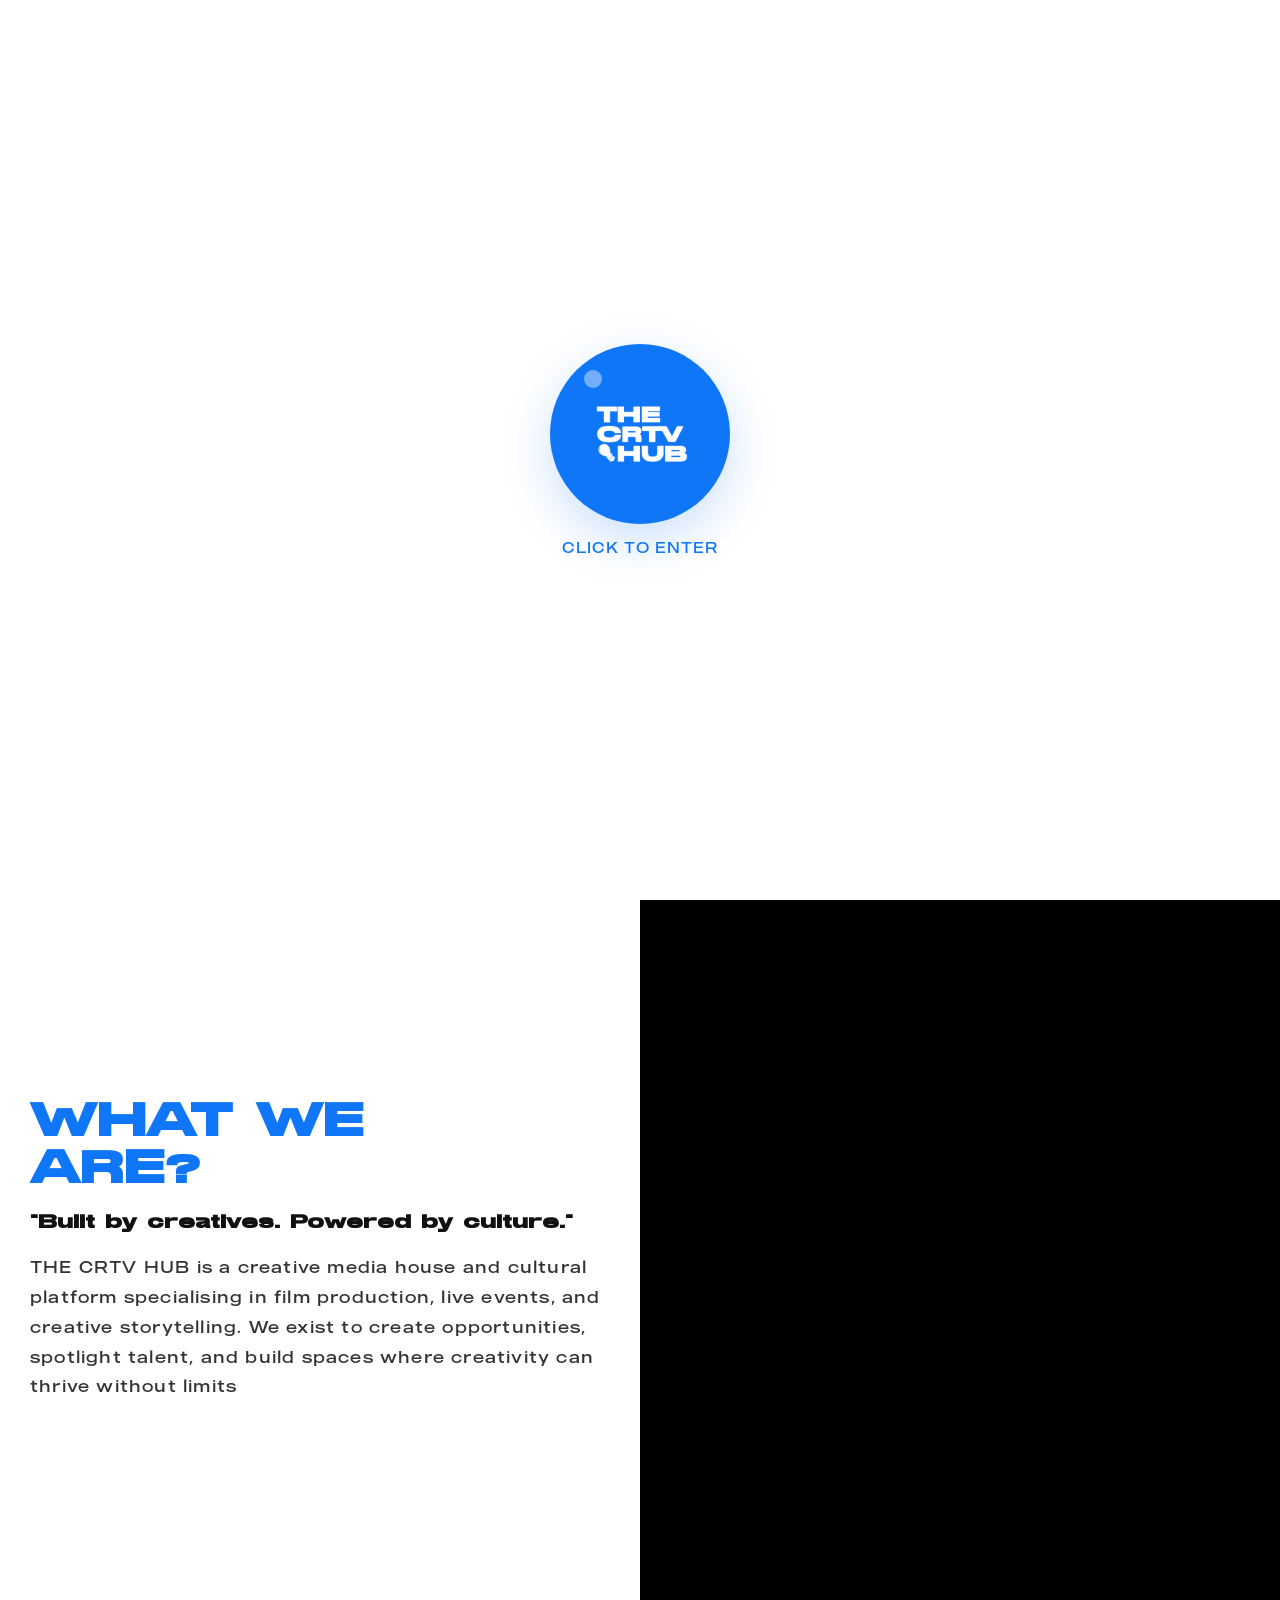
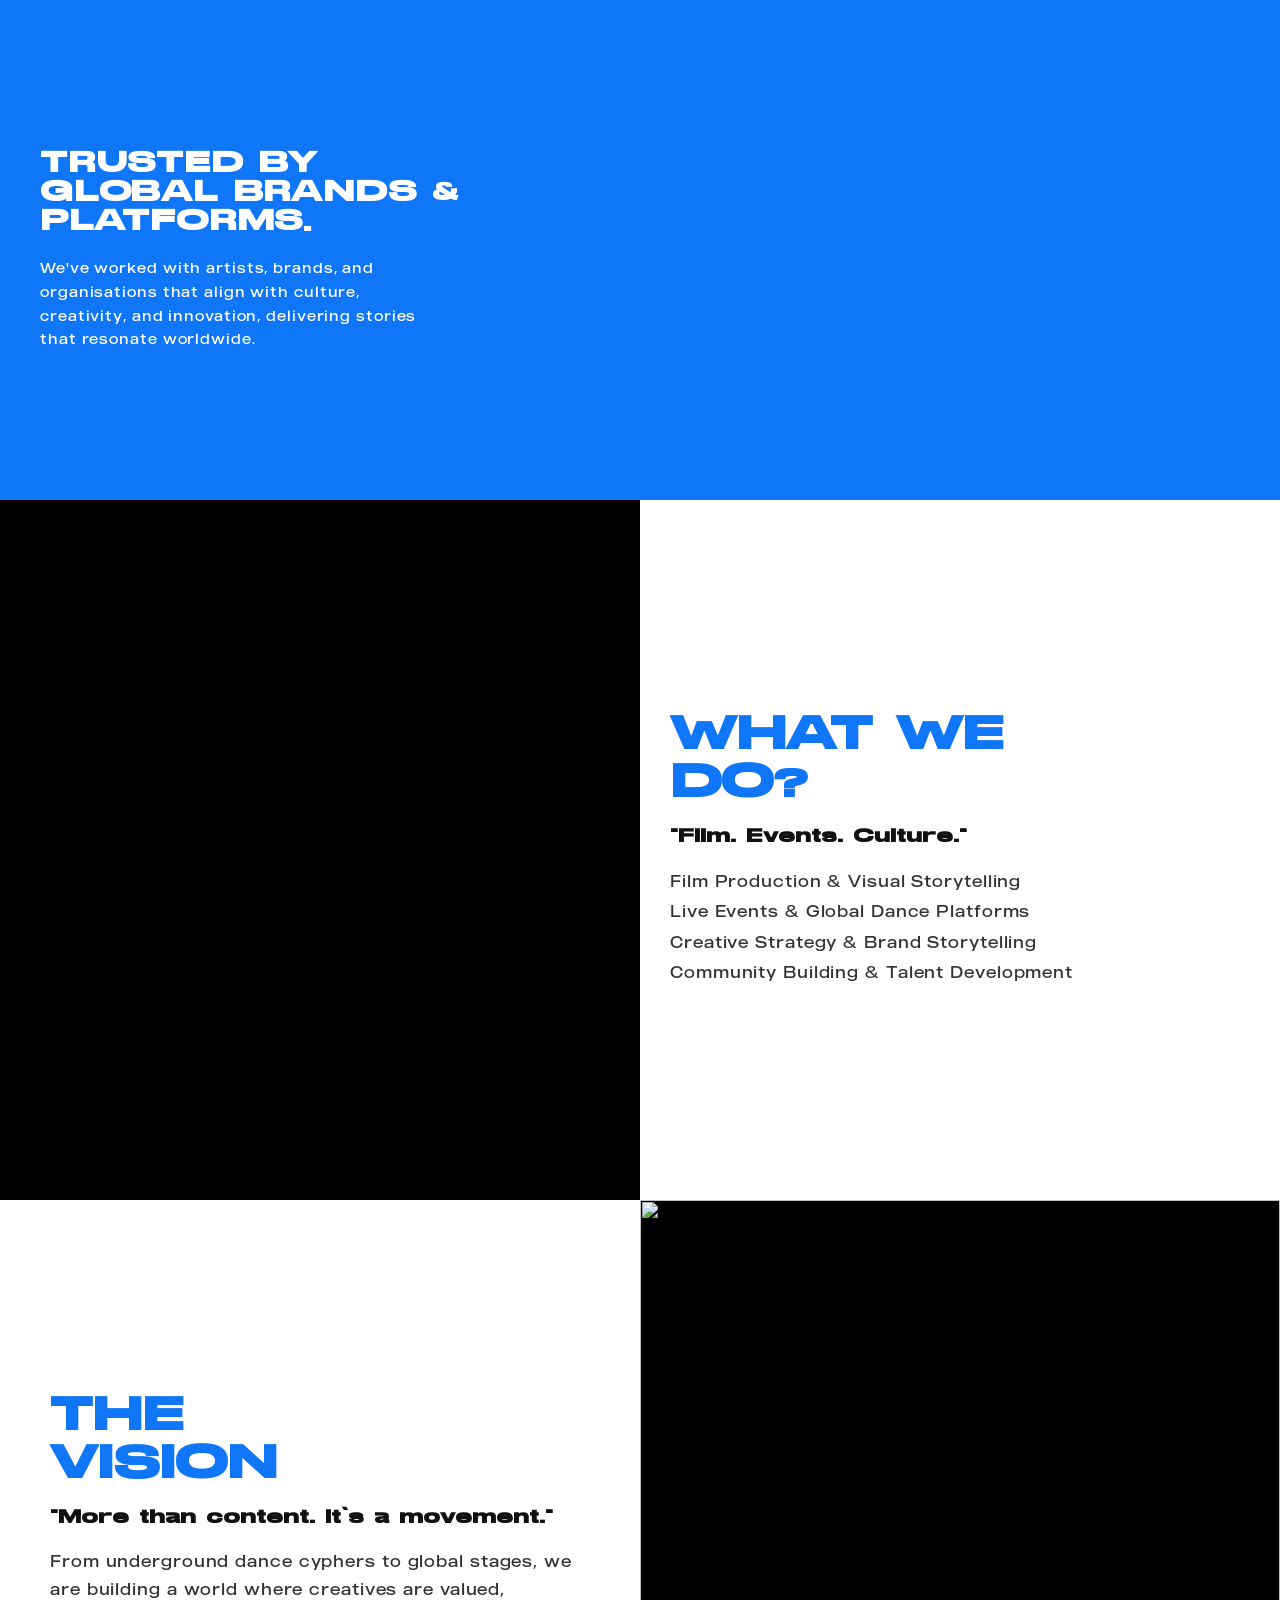
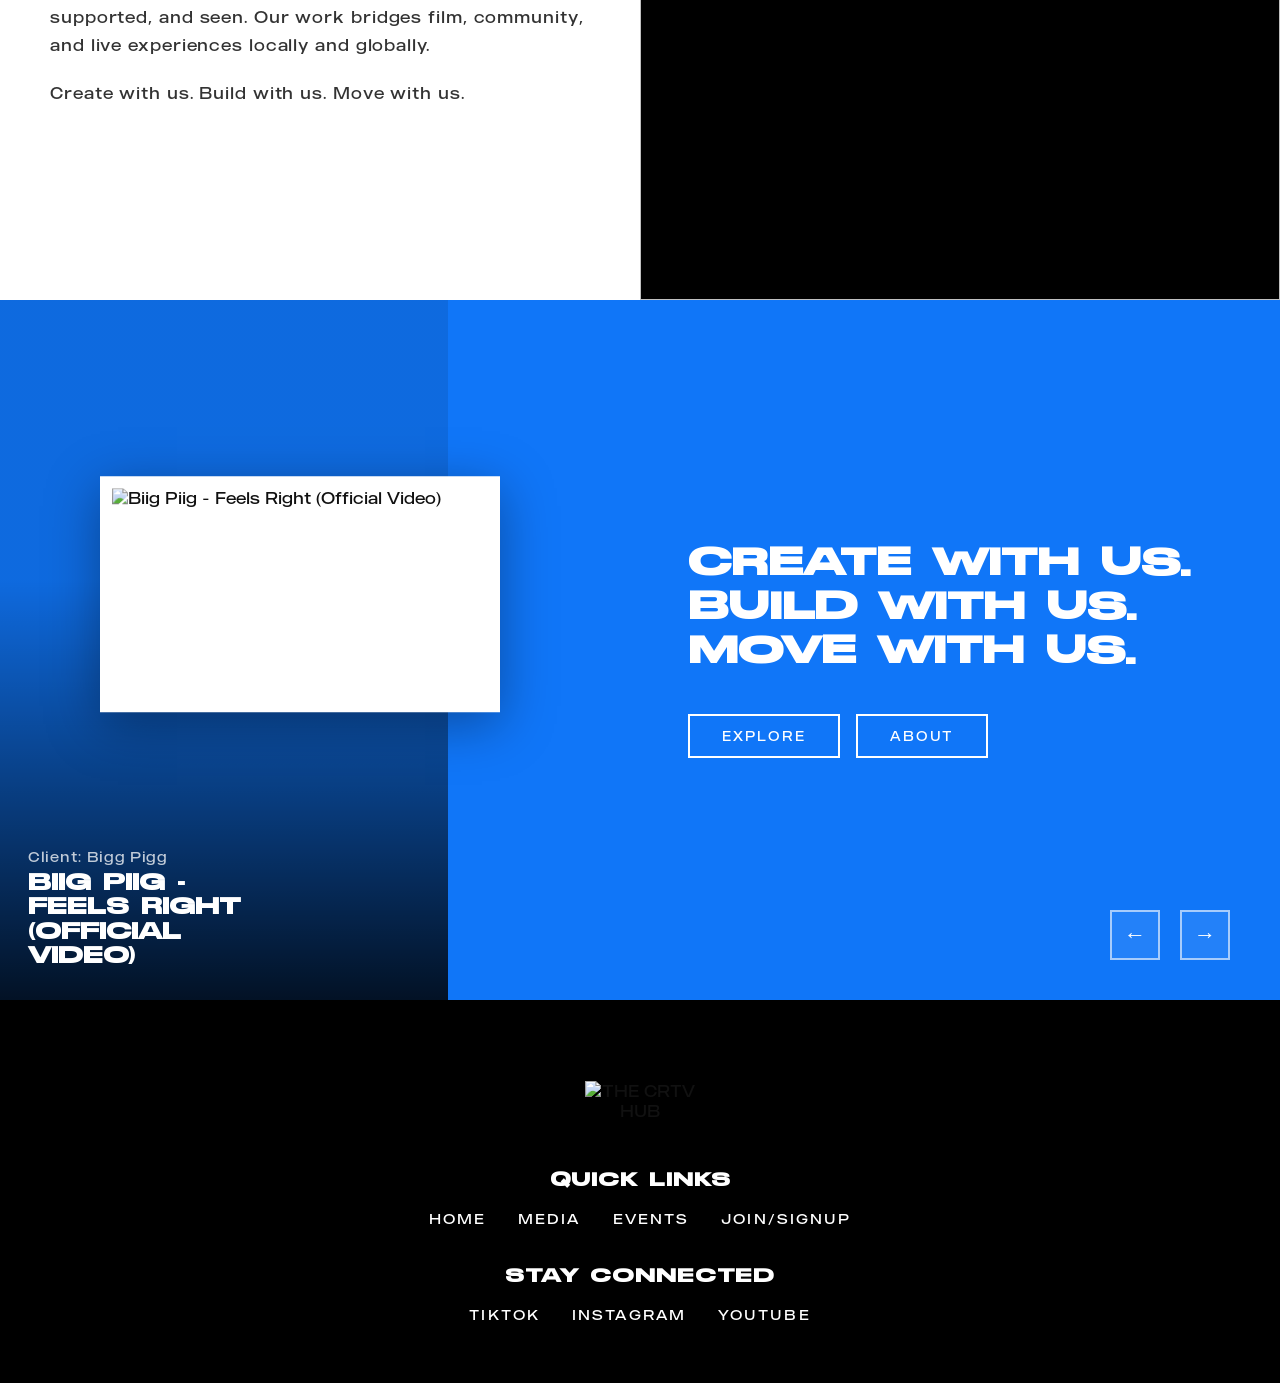
==== commit f44a9d5b: "Remove bullet points from What We Do section" ====
--- a/index.html
+++ b/index.html
@@ -199,9 +199,12 @@
 .hs-arr.prev { left: 10px; } .hs-arr.next { right: 10px; }
 
 @media (max-width: 900px) {
-  .hs-title { max-width: 90%; font-size: clamp(22px, 6vw, 44px); }
-  .hs-content { bottom: 40px; padding: 0 20px; }
-  .hs-btn { font-size: 12px; padding: 10px 18px; }
+  .hs-title { max-width: 100%; font-size: clamp(18px, 5vw, 28px); }
+  .hs-content { bottom: 160px; padding: 0 60px; }
+  .hs-btns { flex-direction: column; align-items: center; gap: 10px; width: 100%; }
+  .hs-btn { font-size: 12px; padding: 12px 20px; width: 100%; text-align: center; }
+  .hs-btn:first-child { background: transparent; border-color: #fff; font-size: 13px; padding: 15px 20px; }
+  .hs-btn:last-child { background: transparent; border-color: rgba(255,255,255,0.6); font-size: 11px; padding: 11px 20px; }
 }
 /* Homepage mobile: logo top-left, burger top-right, logo hides on scroll */
 @media (max-width: 900px) {
@@ -449,7 +452,7 @@
   <div style="width:50%;background:#fff;padding:80px 30px;display:flex;flex-direction:column;justify-content:center;gap:20px;">
     <h2 style="font-family:'StrechPro',sans-serif;font-size:45px;font-weight:600;text-transform:uppercase;color:#1076F8;line-height:1.05;max-width:383px;margin:0;">WHAT WE DO?</h2>
     <p style="font-family:'StrechPro',sans-serif;font-size:18px;font-weight:600;color:#111;margin:0;">"Film. Events. Culture."</p>
-    <ul style="font-family:'MadeOuter',sans-serif;font-size:16px;font-weight:400;letter-spacing:0.9px;color:#333;line-height:1.9;list-style:disc;padding-left:20px;margin:0;">
+    <ul style="font-family:'MadeOuter',sans-serif;font-size:16px;font-weight:400;letter-spacing:0.9px;color:#333;line-height:1.9;list-style:none;padding-left:0;margin:0;">
       <li>Film Production &amp; Visual Storytelling</li>
       <li>Live Events &amp; Global Dance Platforms</li>
       <li>Creative Strategy &amp; Brand Storytelling</li>
@@ -739,7 +742,7 @@
 
   function getVid(slide){ return slide.querySelector('.hs-video'); }
 
-  var slideStartTimes = {'nike-vid':19,'louis-vid':0,'upsycle-vid':0,'noku-vid':0,'james-vid':0,'biigpiig-vid':0,'newgen-vid':0};
+  var slideStartTimes = {'nike-vid':19,'louis-vid':0,'upsycle-vid':0,'noku-vid':0,'james-vid':0,'biigpiig-vid':0,'newgen-vid':0,'jbee-vid':0};
 
   function loadAndPlay(slide){
     const v = getVid(slide);
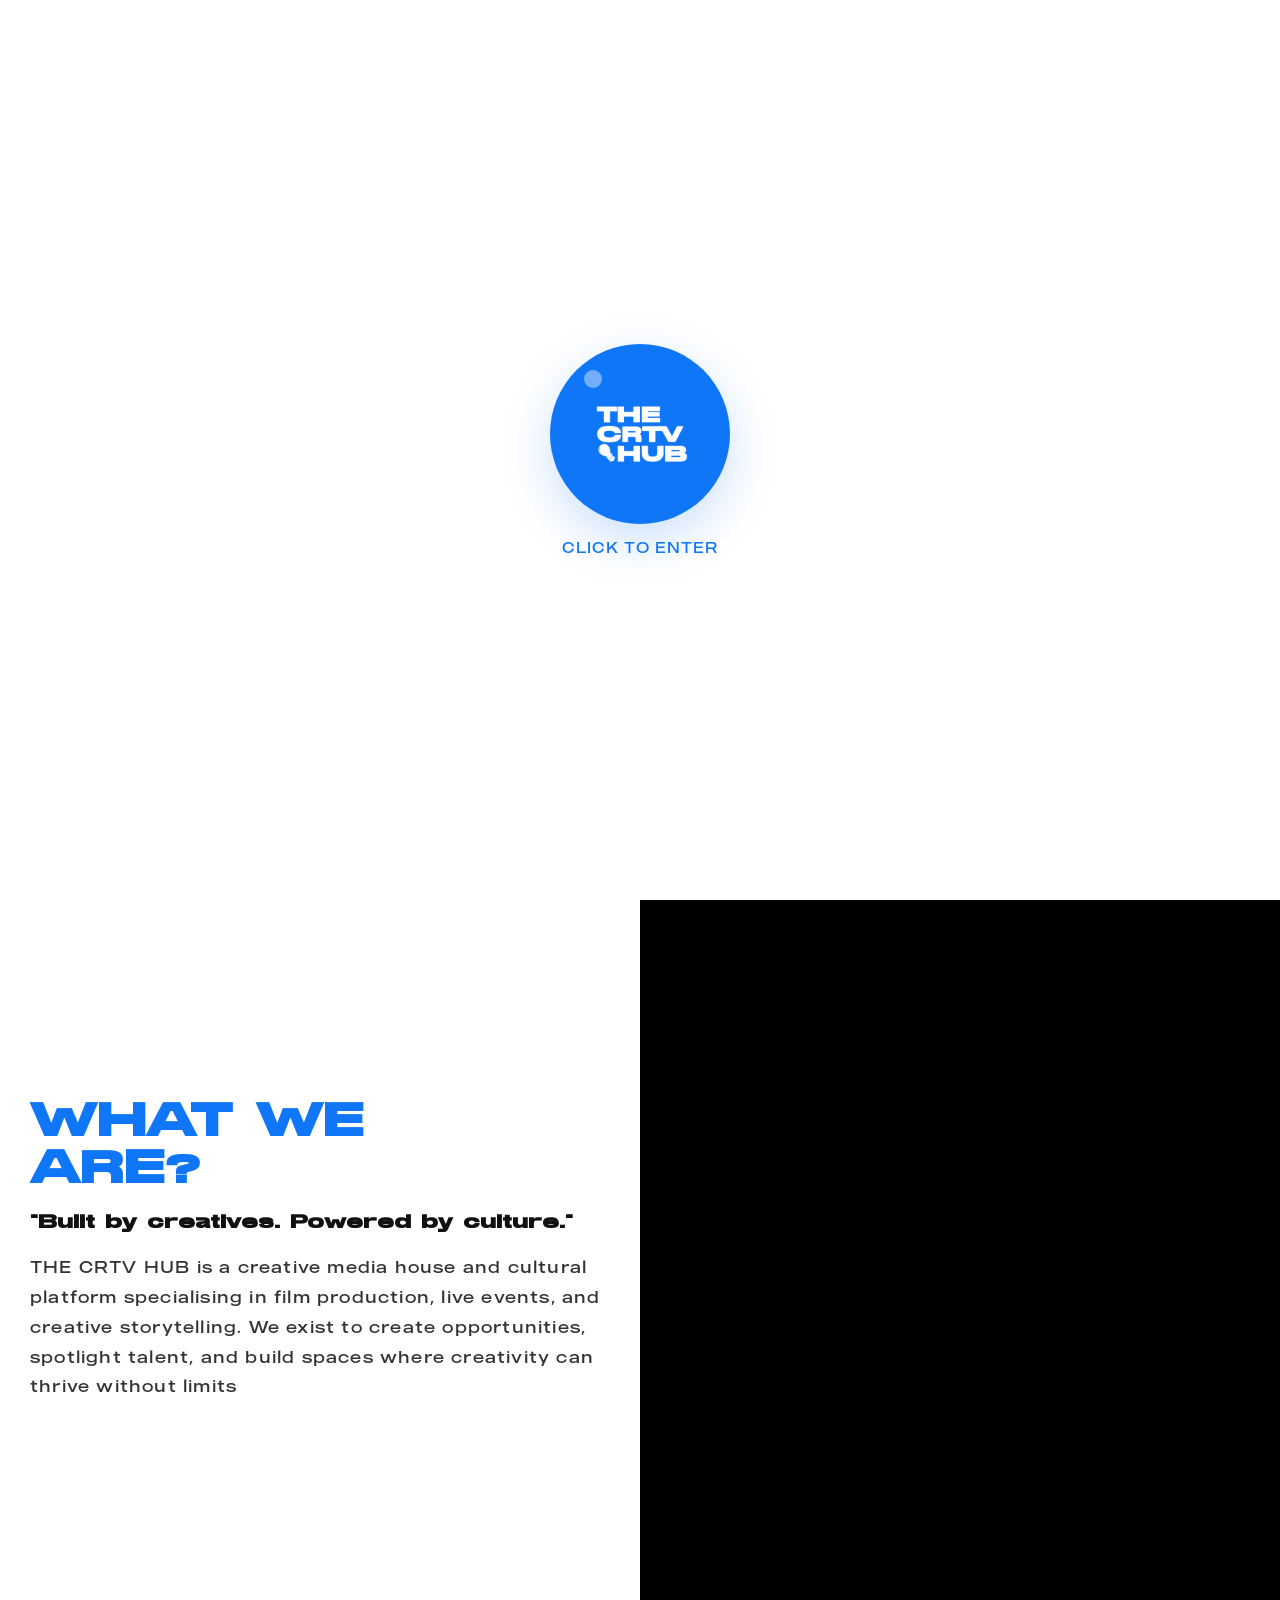
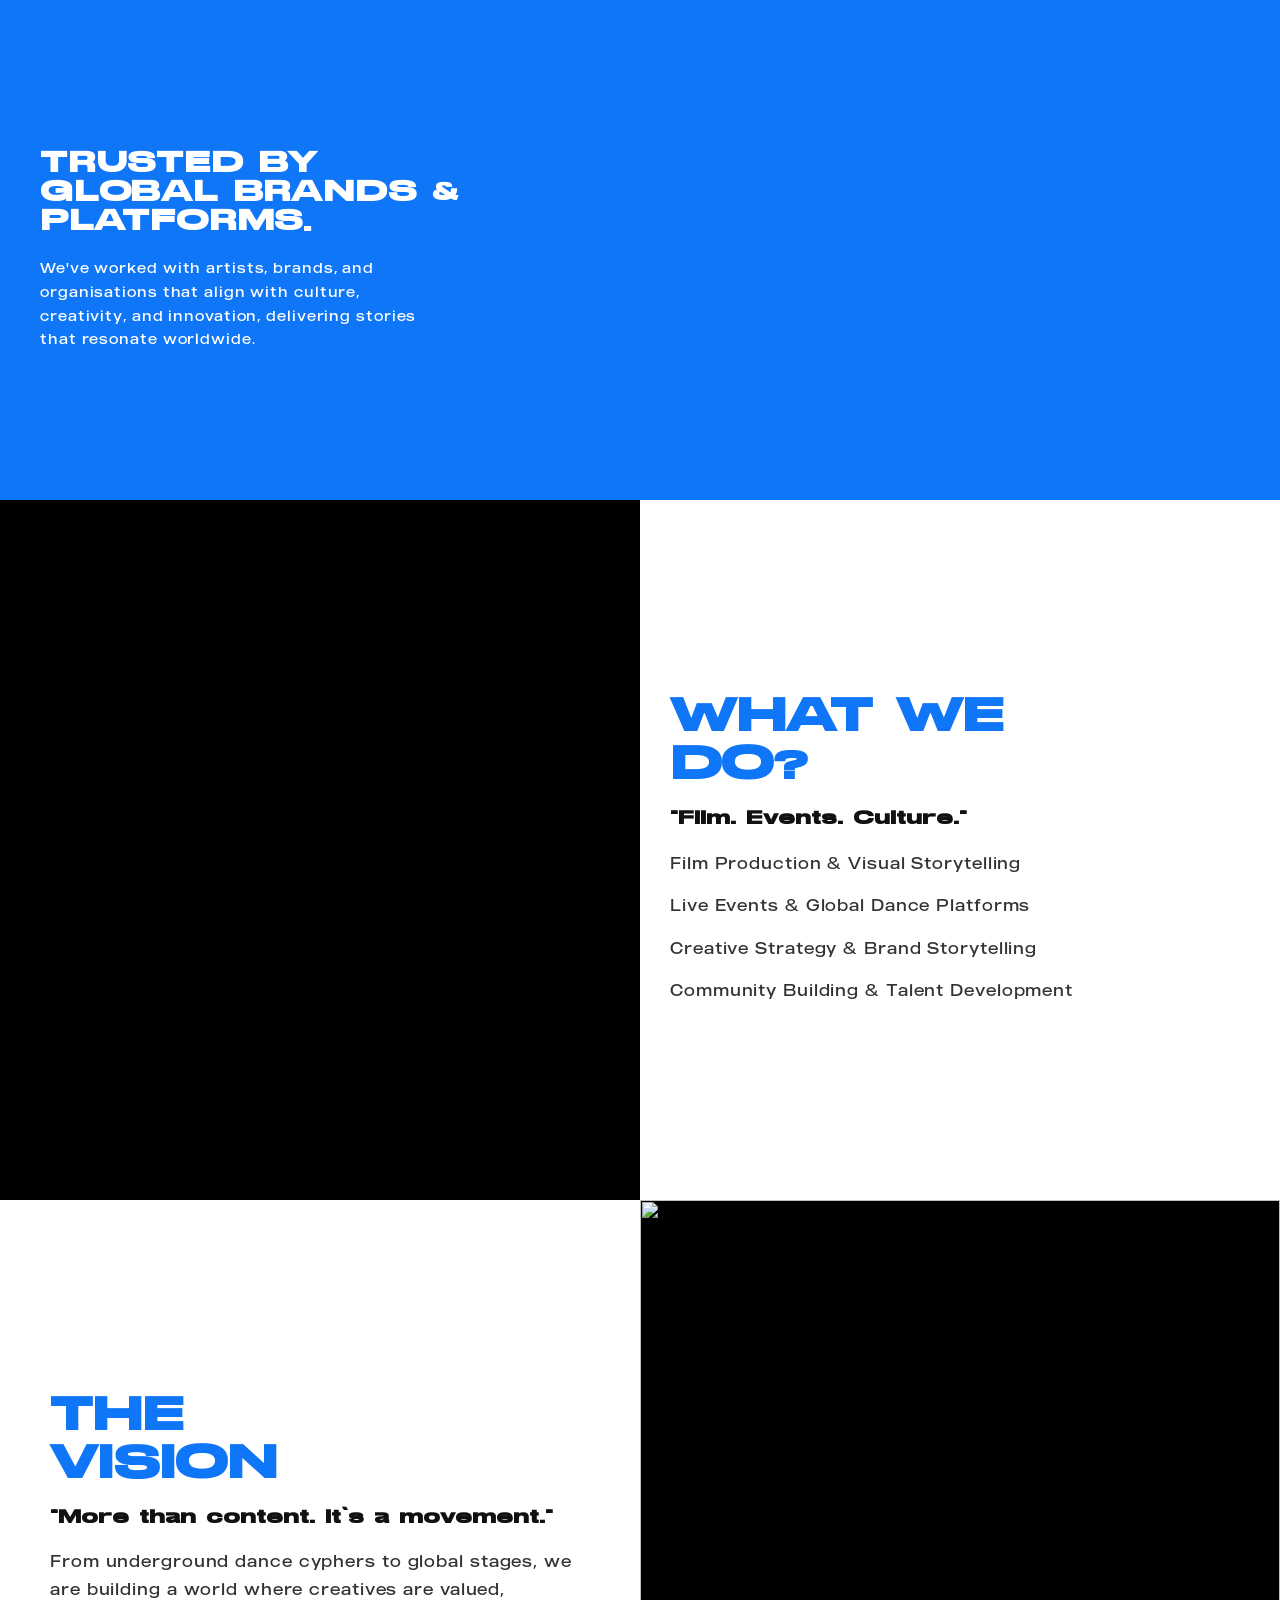
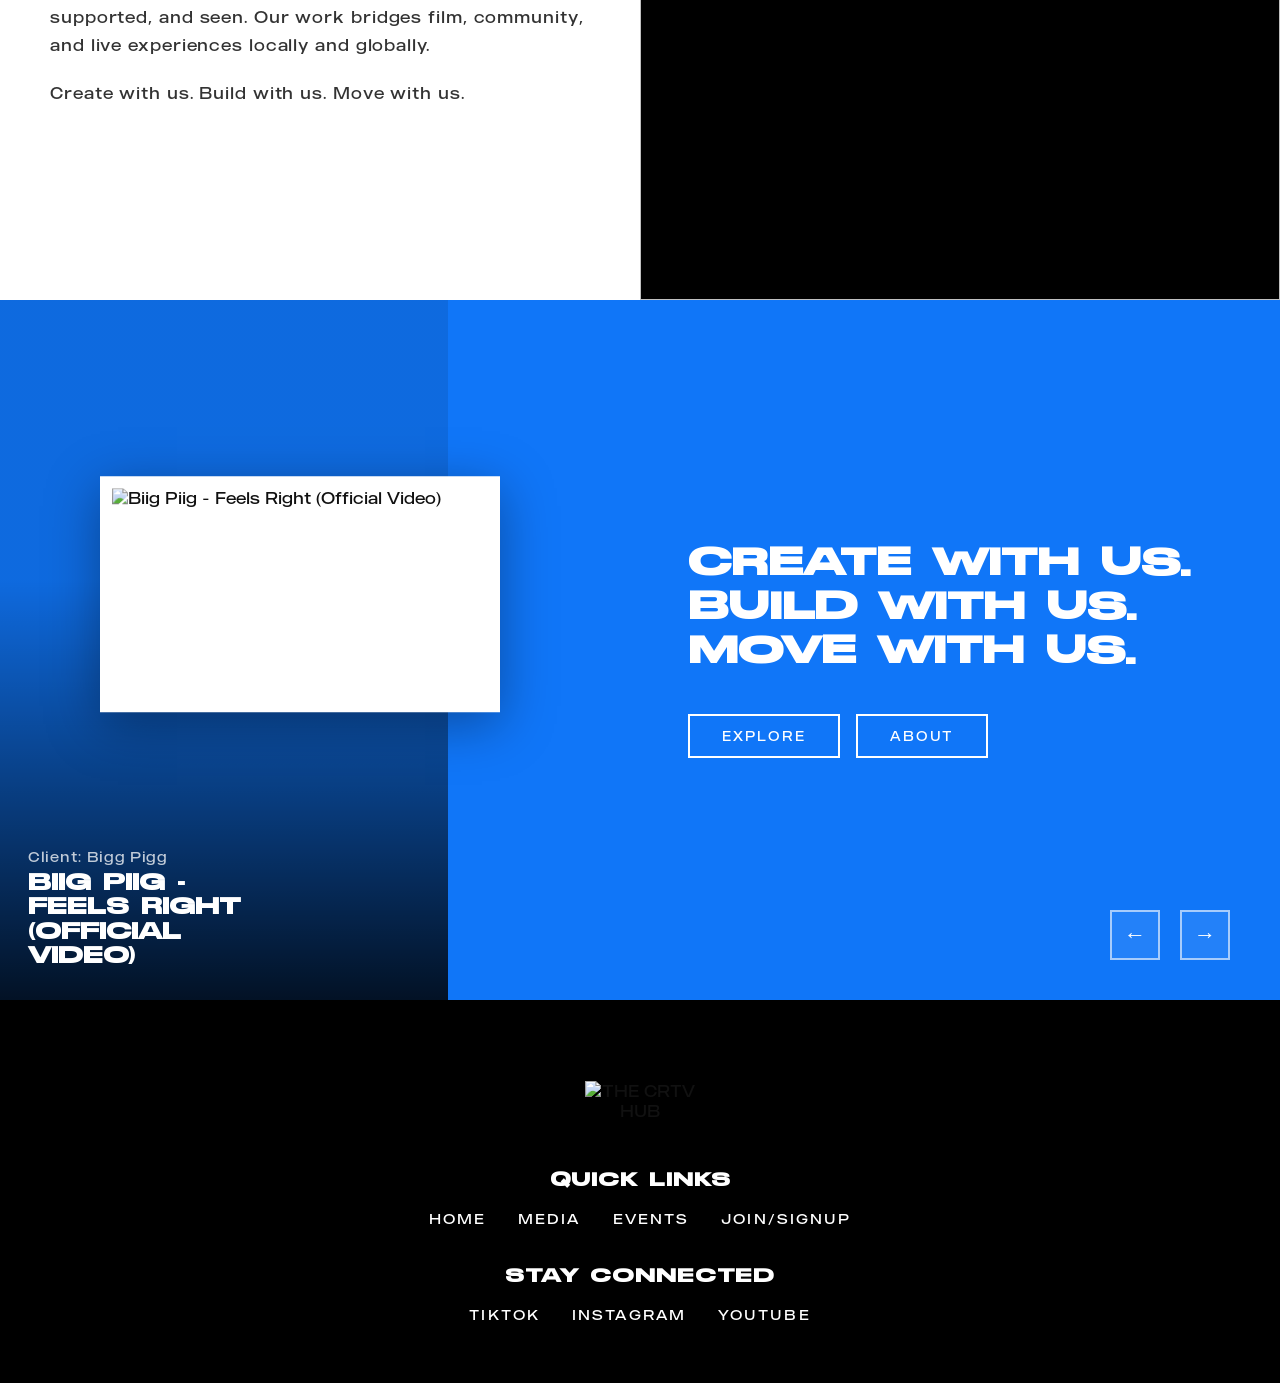
==== commit 10f6d2b2: "Add spacing between What We Do list items" ====
--- a/index.html
+++ b/index.html
@@ -453,9 +453,9 @@
     <h2 style="font-family:'StrechPro',sans-serif;font-size:45px;font-weight:600;text-transform:uppercase;color:#1076F8;line-height:1.05;max-width:383px;margin:0;">WHAT WE DO?</h2>
     <p style="font-family:'StrechPro',sans-serif;font-size:18px;font-weight:600;color:#111;margin:0;">"Film. Events. Culture."</p>
     <ul style="font-family:'MadeOuter',sans-serif;font-size:16px;font-weight:400;letter-spacing:0.9px;color:#333;line-height:1.9;list-style:none;padding-left:0;margin:0;">
-      <li>Film Production &amp; Visual Storytelling</li>
-      <li>Live Events &amp; Global Dance Platforms</li>
-      <li>Creative Strategy &amp; Brand Storytelling</li>
+      <li style="margin-bottom:12px;">Film Production &amp; Visual Storytelling</li>
+      <li style="margin-bottom:12px;">Live Events &amp; Global Dance Platforms</li>
+      <li style="margin-bottom:12px;">Creative Strategy &amp; Brand Storytelling</li>
       <li>Community Building &amp; Talent Development</li>
     </ul>
   </div>
